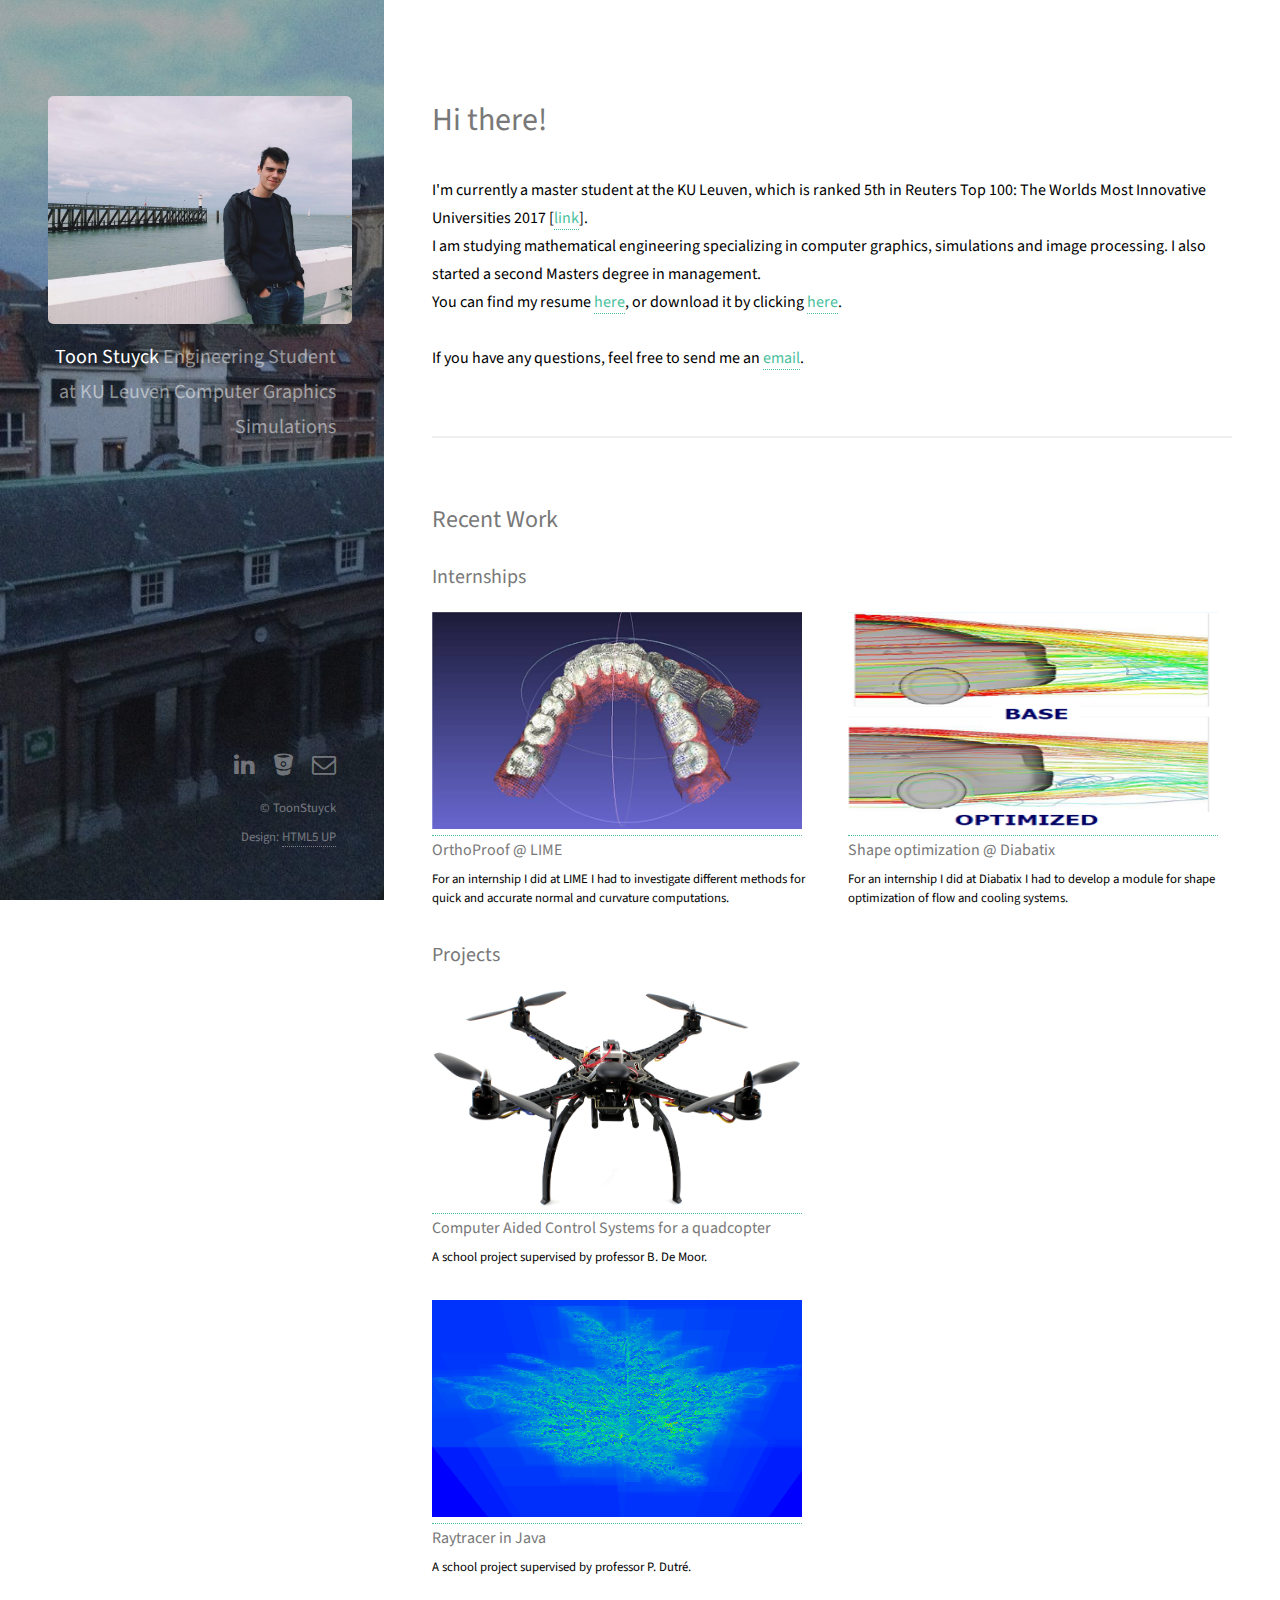
==== index.html @ 62120346 "layout" ====
<!DOCTYPE HTML>
<!--
	Strata by HTML5 UP
	html5up.net | @ajlkn
	Free for personal and commercial use under the CCA 3.0 license (html5up.net/license)
-->
<html>
	<head>
		<title>Toon Stuyck</title>
		<meta charset="utf-8" />
		<meta name="viewport" content="width=device-width, initial-scale=1" />
		<!--[if lte IE 8]><script src="assets/js/ie/html5shiv.js"></script><![endif]-->
		<link rel="stylesheet" href="assets/css/main.css" />
		<!--[if lte IE 8]><link rel="stylesheet" href="assets/css/ie8.css" /><![endif]-->
		<script>
  (function(i,s,o,g,r,a,m){i['GoogleAnalyticsObject']=r;i[r]=i[r]||function(){
  (i[r].q=i[r].q||[]).push(arguments)},i[r].l=1*new Date();a=s.createElement(o),
  m=s.getElementsByTagName(o)[0];a.async=1;a.src=g;m.parentNode.insertBefore(a,m)
  })(window,document,'script','https://www.google-analytics.com/analytics.js','ga');

  ga('create', 'UA-97439242-1', 'auto');
  ga('send', 'pageview');

</script>
	</head>
	
	<body id="top">
		<!-- Header -->
			<header id="header">
				<div class="inner">
					<a href="#" class="image avatar "><img src="images/avatar.jpg" alt="" style="width:304px;height:228px;"/></a>
					<h1><strong>Toon Stuyck</strong> <br />
					Engineering Student at KU Leuven <br />
					Computer Graphics <br />
					Simulations</h1>
				</div>
			</header>

		<!-- Main -->
			<div id="main">

				<!-- One -->
					<section id="one">
						<header class="major">
							<h2>Hi there!</h2>
						</header>
						<p>I'm currently a master student at the KU Leuven, which is ranked 5th in Reuters Top 100: The Worlds Most Innovative Universities 2017 [<a href="http://www.reuters.com/article/us-amers-reuters-ranking-innovative-univ/reuters-top-100-the-worlds-most-innovative-universities-2017-idUSKCN1C209R" target="_blank">link</a>]. <br/>
						I am studying mathematical engineering
						specializing in computer graphics, simulations and image processing. I also started a second Masters degree in management.<br />
						You can find my resume <a href="Resume.pdf" target="_blank">here</a>, or download it by clicking <a href="Resume.pdf" download>here</a>. <br /> <br/>
						If you have any questions, feel free to send me an 
						<A HREF="mailto:toon.stuyck@student.kuleuven.be">email</A>.</p>
					</section>

				<!-- Two -->
					<section id="two">
						<h2>Recent Work</h2>
						<h3>Internships</h3>
						<div class="row">
							<article class="6u 12u$(xsmall) work-item">
								<a href="lime.html" target="_blank"><img src="images/thumbs/LIME.jpg" alt="" style="width:370px;height:217px;"/></a>
								<h3>OrthoProof @ LIME</h3>
								<p>For an internship I did at LIME I had to investigate different methods for quick and accurate normal and curvature computations.</p>
							</article>
							<article class="6u$ 12u$(xsmall) work-item">
								<a href="diabatix.html" target="_blank"><img src="images/thumbs/diabatix.png" alt="" style="width:370px;height:217px;"/></a>
								<h3>Shape optimization @ Diabatix</h3>
								<p>For an internship I did at Diabatix I had to develop a module for shape optimization of flow and cooling systems.</p>
							</article>
						</div>
						<h3>Projects</h3>
						<div>
							<article class="6u$ 12u$(xsmall) work-item">
								<a href="quadcopter.html" target="_blank"><img src="images/thumbs/quadcopter.jpg" alt="" style="width:370px;height:217px;"/></a>
								<h3>Computer Aided Control Systems for a quadcopter</h3>
								<p>A school project supervised by professor B. De Moor.</p>
							</article>
							<article class="6u 12u$(xsmall) work-item">
								<a href="cg.html" target="_blank"><img src="images/thumbs/cg.png" alt="" style="width:370px;height:217px;"/></a>
								<h3>Raytracer in Java</h3>
								<p>A school project supervised by professor P. Dutr&eacute;.</p>
							</article>
						</div>
					</section>

				<!-- Three -->
	<!--				<section id="three">
						<h2>Get In Touch</h2>
						<div class="row">
							<div class="8u 12u$(small)">
								<form method="post" action="#">
									<div class="row uniform 50%">
										<div class="6u 12u$(xsmall)"><input type="text" name="name" id="name" placeholder="Name" /></div>
										<div class="6u$ 12u$(xsmall)"><input type="email" name="email" id="email" placeholder="Email" /></div>
										<div class="12u$"><textarea name="message" id="message" placeholder="Message" rows="4"></textarea></div>
									</div>
								</form>
								<ul class="actions">
									<li><input type="submit" value="Send Message" /></li>
								</ul>
							</div>
							<div class="4u$ 12u$(small)">
								<ul class="labeled-icons">
									<li>
										<h3 class="icon fa-envelope-o"><span class="label">Email</span></h3>
										<a href="#">stuyck.toon@student.kuleuven.be</a>
									</li>
								</ul>
							</div>
						</div>
					</section>

				<!-- Four -->
				<!--
					<section id="four">
						<h2>Elements</h2>

						<section>
							<h4>Text</h4>
							<p>This is <b>bold</b> and this is <strong>strong</strong>. This is <i>italic</i> and this is <em>emphasized</em>.
							This is <sup>superscript</sup> text and this is <sub>subscript</sub> text.
							This is <u>underlined</u> and this is code: <code>for (;;) { ... }</code>. Finally, <a href="#">this is a link</a>.</p>
							<hr />
							<header>
								<h4>Heading with a Subtitle</h4>
								<p>Lorem ipsum dolor sit amet nullam id egestas urna aliquam</p>
							</header>
							<p>Nunc lacinia ante nunc ac lobortis. Interdum adipiscing gravida odio porttitor sem non mi integer non faucibus ornare mi ut ante amet placerat aliquet. Volutpat eu sed ante lacinia sapien lorem accumsan varius montes viverra nibh in adipiscing blandit tempus accumsan.</p>
							<header>
								<h5>Heading with a Subtitle</h5>
								<p>Lorem ipsum dolor sit amet nullam id egestas urna aliquam</p>
							</header>
							<p>Nunc lacinia ante nunc ac lobortis. Interdum adipiscing gravida odio porttitor sem non mi integer non faucibus ornare mi ut ante amet placerat aliquet. Volutpat eu sed ante lacinia sapien lorem accumsan varius montes viverra nibh in adipiscing blandit tempus accumsan.</p>
							<hr />
							<h2>Heading Level 2</h2>
							<h3>Heading Level 3</h3>
							<h4>Heading Level 4</h4>
							<h5>Heading Level 5</h5>
							<h6>Heading Level 6</h6>
							<hr />
							<h5>Blockquote</h5>
							<blockquote>Fringilla nisl. Donec accumsan interdum nisi, quis tincidunt felis sagittis eget tempus euismod. Vestibulum ante ipsum primis in faucibus vestibulum. Blandit adipiscing eu felis iaculis volutpat ac adipiscing accumsan faucibus. Vestibulum ante ipsum primis in faucibus lorem ipsum dolor sit amet nullam adipiscing eu felis.</blockquote>
							<h5>Preformatted</h5>
							<pre><code>i = 0;

while (!deck.isInOrder()) {
print 'Iteration ' + i;
deck.shuffle();
i++;
}

print 'It took ' + i + ' iterations to sort the deck.';</code></pre>
						</section>

						<section>
							<h4>Lists</h4>
							<div class="row">
								<div class="6u 12u$(xsmall)">
									<h5>Unordered</h5>
									<ul>
										<li>Dolor pulvinar etiam magna etiam.</li>
										<li>Sagittis adipiscing lorem eleifend.</li>
										<li>Felis enim feugiat dolore viverra.</li>
									</ul>
									<h5>Alternate</h5>
									<ul class="alt">
										<li>Dolor pulvinar etiam magna etiam.</li>
										<li>Sagittis adipiscing lorem eleifend.</li>
										<li>Felis enim feugiat dolore viverra.</li>
									</ul>
								</div>
								<div class="6u$ 12u$(xsmall)">
									<h5>Ordered</h5>
									<ol>
										<li>Dolor pulvinar etiam magna etiam.</li>
										<li>Etiam vel felis at lorem sed viverra.</li>
										<li>Felis enim feugiat dolore viverra.</li>
										<li>Dolor pulvinar etiam magna etiam.</li>
										<li>Etiam vel felis at lorem sed viverra.</li>
										<li>Felis enim feugiat dolore viverra.</li>
									</ol>
									<h5>Icons</h5>
									<ul class="icons">
										<li><a href="#" class="icon fa-twitter"><span class="label">Twitter</span></a></li>
										<li><a href="#" class="icon fa-facebook"><span class="label">Facebook</span></a></li>
										<li><a href="#" class="icon fa-instagram"><span class="label">Instagram</span></a></li>
										<li><a href="#" class="icon fa-github"><span class="label">Github</span></a></li>
										<li><a href="#" class="icon fa-dribbble"><span class="label">Dribbble</span></a></li>
										<li><a href="#" class="icon fa-tumblr"><span class="label">Tumblr</span></a></li>
									</ul>
								</div>
							</div>
							<h5>Actions</h5>
							<ul class="actions">
								<li><a href="#" class="button special">Default</a></li>
								<li><a href="#" class="button">Default</a></li>
							</ul>
							<ul class="actions small">
								<li><a href="#" class="button special small">Small</a></li>
								<li><a href="#" class="button small">Small</a></li>
							</ul>
							<div class="row">
								<div class="6u 12u$(small)">
									<ul class="actions vertical">
										<li><a href="#" class="button special">Default</a></li>
										<li><a href="#" class="button">Default</a></li>
									</ul>
								</div>
								<div class="6u$ 12u$(small)">
									<ul class="actions vertical small">
										<li><a href="#" class="button special small">Small</a></li>
										<li><a href="#" class="button small">Small</a></li>
									</ul>
								</div>
								<div class="6u 12u$(small)">
									<ul class="actions vertical">
										<li><a href="#" class="button special fit">Default</a></li>
										<li><a href="#" class="button fit">Default</a></li>
									</ul>
								</div>
								<div class="6u$ 12u$(small)">
									<ul class="actions vertical small">
										<li><a href="#" class="button special small fit">Small</a></li>
										<li><a href="#" class="button small fit">Small</a></li>
									</ul>
								</div>
							</div>
						</section>

						<section>
							<h4>Table</h4>
							<h5>Default</h5>
							<div class="table-wrapper">
								<table>
									<thead>
										<tr>
											<th>Name</th>
											<th>Description</th>
											<th>Price</th>
										</tr>
									</thead>
									<tbody>
										<tr>
											<td>Item One</td>
											<td>Ante turpis integer aliquet porttitor.</td>
											<td>29.99</td>
										</tr>
										<tr>
											<td>Item Two</td>
											<td>Vis ac commodo adipiscing arcu aliquet.</td>
											<td>19.99</td>
										</tr>
										<tr>
											<td>Item Three</td>
											<td> Morbi faucibus arcu accumsan lorem.</td>
											<td>29.99</td>
										</tr>
										<tr>
											<td>Item Four</td>
											<td>Vitae integer tempus condimentum.</td>
											<td>19.99</td>
										</tr>
										<tr>
											<td>Item Five</td>
											<td>Ante turpis integer aliquet porttitor.</td>
											<td>29.99</td>
										</tr>
									</tbody>
									<tfoot>
										<tr>
											<td colspan="2"></td>
											<td>100.00</td>
										</tr>
									</tfoot>
								</table>
							</div>

							<h5>Alternate</h5>
							<div class="table-wrapper">
								<table class="alt">
									<thead>
										<tr>
											<th>Name</th>
											<th>Description</th>
											<th>Price</th>
										</tr>
									</thead>
									<tbody>
										<tr>
											<td>Item One</td>
											<td>Ante turpis integer aliquet porttitor.</td>
											<td>29.99</td>
										</tr>
										<tr>
											<td>Item Two</td>
											<td>Vis ac commodo adipiscing arcu aliquet.</td>
											<td>19.99</td>
										</tr>
										<tr>
											<td>Item Three</td>
											<td> Morbi faucibus arcu accumsan lorem.</td>
											<td>29.99</td>
										</tr>
										<tr>
											<td>Item Four</td>
											<td>Vitae integer tempus condimentum.</td>
											<td>19.99</td>
										</tr>
										<tr>
											<td>Item Five</td>
											<td>Ante turpis integer aliquet porttitor.</td>
											<td>29.99</td>
										</tr>
									</tbody>
									<tfoot>
										<tr>
											<td colspan="2"></td>
											<td>100.00</td>
										</tr>
									</tfoot>
								</table>
							</div>
						</section>

						<section>
							<h4>Buttons</h4>
							<ul class="actions">
								<li><a href="#" class="button special">Special</a></li>
								<li><a href="#" class="button">Default</a></li>
							</ul>
							<ul class="actions">
								<li><a href="#" class="button big">Big</a></li>
								<li><a href="#" class="button">Default</a></li>
								<li><a href="#" class="button small">Small</a></li>
							</ul>
							<ul class="actions fit">
								<li><a href="#" class="button special fit">Fit</a></li>
								<li><a href="#" class="button fit">Fit</a></li>
							</ul>
							<ul class="actions fit small">
								<li><a href="#" class="button special fit small">Fit + Small</a></li>
								<li><a href="#" class="button fit small">Fit + Small</a></li>
							</ul>
							<ul class="actions">
								<li><a href="#" class="button special icon fa-download">Icon</a></li>
								<li><a href="#" class="button icon fa-download">Icon</a></li>
							</ul>
							<ul class="actions">
								<li><span class="button special disabled">Special</span></li>
								<li><span class="button disabled">Default</span></li>
							</ul>
						</section>

						<section>
							<h4>Form</h4>
							<form method="post" action="#">
								<div class="row uniform 50%">
									<div class="6u 12u$(xsmall)">
										<input type="text" name="demo-name" id="demo-name" value="" placeholder="Name" />
									</div>
									<div class="6u$ 12u$(xsmall)">
										<input type="email" name="demo-email" id="demo-email" value="" placeholder="Email" />
									</div>
									<div class="12u$">
										<div class="select-wrapper">
											<select name="demo-category" id="demo-category">
												<option value="">- Category -</option>
												<option value="1">Manufacturing</option>
												<option value="1">Shipping</option>
												<option value="1">Administration</option>
												<option value="1">Human Resources</option>
											</select>
										</div>
									</div>
									<div class="4u 12u$(small)">
										<input type="radio" id="demo-priority-low" name="demo-priority" checked>
										<label for="demo-priority-low">Low Priority</label>
									</div>
									<div class="4u 12u$(small)">
										<input type="radio" id="demo-priority-normal" name="demo-priority">
										<label for="demo-priority-normal">Normal Priority</label>
									</div>
									<div class="4u$ 12u(small)">
										<input type="radio" id="demo-priority-high" name="demo-priority">
										<label for="demo-priority-high">High Priority</label>
									</div>
									<div class="6u 12u$(small)">
										<input type="checkbox" id="demo-copy" name="demo-copy">
										<label for="demo-copy">Email me a copy of this message</label>
									</div>
									<div class="6u$ 12u$(small)">
										<input type="checkbox" id="demo-human" name="demo-human" checked>
										<label for="demo-human">I am a human and not a robot</label>
									</div>
									<div class="12u$">
										<textarea name="demo-message" id="demo-message" placeholder="Enter your message" rows="6"></textarea>
									</div>
									<div class="12u$">
										<ul class="actions">
											<li><input type="submit" value="Send Message" class="special" /></li>
											<li><input type="reset" value="Reset" /></li>
										</ul>
									</div>
								</div>
							</form>
						</section>

						<section>
							<h4>Image</h4>
							<h5>Fit</h5>
							<div class="box alt">
								<div class="row 50% uniform">
									<div class="12u$"><span class="image fit"><img src="images/fulls/05.jpg" alt="" /></span></div>
									<div class="4u"><span class="image fit"><img src="images/thumbs/01.jpg" alt="" /></span></div>
									<div class="4u"><span class="image fit"><img src="images/thumbs/02.jpg" alt="" /></span></div>
									<div class="4u$"><span class="image fit"><img src="images/thumbs/03.jpg" alt="" /></span></div>
									<div class="4u"><span class="image fit"><img src="images/thumbs/04.jpg" alt="" /></span></div>
									<div class="4u"><span class="image fit"><img src="images/thumbs/05.jpg" alt="" /></span></div>
									<div class="4u$"><span class="image fit"><img src="images/thumbs/06.jpg" alt="" /></span></div>
									<div class="4u"><span class="image fit"><img src="images/thumbs/03.jpg" alt="" /></span></div>
									<div class="4u"><span class="image fit"><img src="images/thumbs/02.jpg" alt="" /></span></div>
									<div class="4u$"><span class="image fit"><img src="images/thumbs/01.jpg" alt="" /></span></div>
								</div>
							</div>
							<h5>Left &amp; Right</h5>
							<p><span class="image left"><img src="images/avatar.jpg" alt="" /></span>Fringilla nisl. Donec accumsan interdum nisi, quis tincidunt felis sagittis eget. tempus euismod. Vestibulum ante ipsum primis in faucibus vestibulum. Blandit adipiscing eu felis iaculis volutpat ac adipiscing accumsan eu faucibus. Integer ac pellentesque praesent tincidunt felis sagittis eget. tempus euismod. Vestibulum ante ipsum primis in faucibus vestibulum. Blandit adipiscing eu felis iaculis volutpat ac adipiscing accumsan eu faucibus. Integer ac pellentesque praesent. Donec accumsan interdum nisi, quis tincidunt felis sagittis eget. tempus euismod. Vestibulum ante ipsum primis in faucibus vestibulum. Blandit adipiscing eu felis iaculis volutpat ac adipiscing accumsan eu faucibus. Integer ac pellentesque praesent tincidunt felis sagittis eget. tempus euismod. Vestibulum ante ipsum primis in faucibus vestibulum. Blandit adipiscing eu felis iaculis volutpat ac adipiscing accumsan eu faucibus. Integer ac pellentesque praesent.</p>
							<p><span class="image right"><img src="images/avatar.jpg" alt="" /></span>Fringilla nisl. Donec accumsan interdum nisi, quis tincidunt felis sagittis eget. tempus euismod. Vestibulum ante ipsum primis in faucibus vestibulum. Blandit adipiscing eu felis iaculis volutpat ac adipiscing accumsan eu faucibus. Integer ac pellentesque praesent tincidunt felis sagittis eget. tempus euismod. Vestibulum ante ipsum primis in faucibus vestibulum. Blandit adipiscing eu felis iaculis volutpat ac adipiscing accumsan eu faucibus. Integer ac pellentesque praesent. Donec accumsan interdum nisi, quis tincidunt felis sagittis eget. tempus euismod. Vestibulum ante ipsum primis in faucibus vestibulum. Blandit adipiscing eu felis iaculis volutpat ac adipiscing accumsan eu faucibus. Integer ac pellentesque praesent tincidunt felis sagittis eget. tempus euismod. Vestibulum ante ipsum primis in faucibus vestibulum. Blandit adipiscing eu felis iaculis volutpat ac adipiscing accumsan eu faucibus. Integer ac pellentesque praesent.</p>
						</section>

					</section>
				-->

			</div>

		<!-- Footer -->
			<footer id="footer">
				<div class="inner">
					<ul class="icons">
						<li><a href="https://www.linkedin.com/in/toon-stuyck/" class="icon fa-linkedin"><span class="label">LinkedIn</span></a></li>
						<li><a href="#" class="icon fa-bitbucket"><span class="label">Bitbucket</span></a></li>
						<li><a href="mailto:toon.stuyck@student.kuleuven.be" class="icon fa-envelope-o"><span class="label">Email</span></a></li>
					</ul>
					<ul class="copyright">
						<li>&copy; ToonStuyck</li><li>Design: <a href="http://html5up.net">HTML5 UP</a></li>
					</ul>
				</div>
			</footer>

		<!-- Scripts -->
			<script src="assets/js/jquery.min.js"></script>
			<script src="assets/js/jquery.poptrox.min.js"></script>
			<script src="assets/js/skel.min.js"></script>
			<script src="assets/js/util.js"></script>
			<!--[if lte IE 8]><script src="assets/js/ie/respond.min.js"></script><![endif]-->
			<script src="assets/js/main.js"></script>

	</body>
</html>
---- assets/css/main.css ----
@import url("font-awesome.min.css");
@import url("https://fonts.googleapis.com/css?family=Source+Sans+Pro:400,400italic");

/*
	Strata by HTML5 UP
	html5up.net | @ajlkn
	Free for personal and commercial use under the CCA 3.0 license (html5up.net/license)
*/

/* Reset */

	html, body, div, span, applet, object, iframe, h1, h2, h3, h4, h5, h6, p, blockquote, pre, a, abbr, acronym, address, big, cite, code, del, dfn, em, img, ins, kbd, q, s, samp, small, strike, strong, sub, sup, tt, var, b, u, i, center, dl, dt, dd, ol, ul, li, fieldset, form, label, legend, table, caption, tbody, tfoot, thead, tr, th, td, article, aside, canvas, details, embed, figure, figcaption, footer, header, hgroup, menu, nav, output, ruby, section, summary, time, mark, audio, video {
		margin: 0;
		padding: 0;
		border: 0;
		font-size: 100%;
		font: inherit;
		vertical-align: baseline;
	}

	article, aside, details, figcaption, figure, footer, header, hgroup, menu, nav, section {
		display: block;
	}

	body {
		line-height: 1;
	}

	ol, ul {
		list-style: none;
	}

	blockquote, q {
		quotes: none;
	}

	blockquote:before, blockquote:after, q:before, q:after {
		content: '';
		content: none;
	}

	table {
		border-collapse: collapse;
		border-spacing: 0;
	}

	body {
		-webkit-text-size-adjust: none;
	}

/* Box Model */

	*, *:before, *:after {
		-moz-box-sizing: border-box;
		-webkit-box-sizing: border-box;
		box-sizing: border-box;
	}

/* Containers */

	.container {
		margin-left: auto;
		margin-right: auto;
	}

	.container.\31 25\25 {
		width: 100%;
		max-width: 1200px;
		min-width: 960px;
	}

	.container.\37 5\25 {
		width: 720px;
	}

	.container.\35 0\25 {
		width: 480px;
	}

	.container.\32 5\25 {
		width: 240px;
	}

	.container {
		width: 960px;
	}

	@media screen and (max-width: 1800px) {

		.container.\31 25\25 {
			width: 100%;
			max-width: 1200px;
			min-width: 960px;
		}

		.container.\37 5\25 {
			width: 720px;
		}

		.container.\35 0\25 {
			width: 480px;
		}

		.container.\32 5\25 {
			width: 240px;
		}

		.container {
			width: 960px;
		}

	}

	@media screen and (max-width: 1280px) {

		.container.\31 25\25 {
			width: 100%;
			max-width: 1200px;
			min-width: 960px;
		}

		.container.\37 5\25 {
			width: 720px;
		}

		.container.\35 0\25 {
			width: 480px;
		}

		.container.\32 5\25 {
			width: 240px;
		}

		.container {
			width: 960px;
		}

	}

	@media screen and (max-width: 980px) {

		.container.\31 25\25 {
			width: 100%;
			max-width: 1200px;
			min-width: 960px;
		}

		.container.\37 5\25 {
			width: 720px;
		}

		.container.\35 0\25 {
			width: 480px;
		}

		.container.\32 5\25 {
			width: 240px;
		}

		.container {
			width: 960px;
		}

	}

	@media screen and (max-width: 736px) {

		.container.\31 25\25 {
			width: 100%;
			max-width: 1200px;
			min-width: 960px;
		}

		.container.\37 5\25 {
			width: 720px;
		}

		.container.\35 0\25 {
			width: 480px;
		}

		.container.\32 5\25 {
			width: 240px;
		}

		.container {
			width: 960px;
		}

	}

	@media screen and (max-width: 480px) {

		.container.\31 25\25 {
			width: 100%;
			max-width: 1200px;
			min-width: 960px;
		}

		.container.\37 5\25 {
			width: 720px;
		}

		.container.\35 0\25 {
			width: 480px;
		}

		.container.\32 5\25 {
			width: 240px;
		}

		.container {
			width: 960px;
		}

	}

/* Grid */

	.row {
		border-bottom: solid 1px transparent;
		-moz-box-sizing: border-box;
		-webkit-box-sizing: border-box;
		box-sizing: border-box;
	}

	.row > * {
		float: left;
		-moz-box-sizing: border-box;
		-webkit-box-sizing: border-box;
		box-sizing: border-box;
	}

	.row:after, .row:before {
		content: '';
		display: block;
		clear: both;
		height: 0;
	}

	.row.uniform > * > :first-child {
		margin-top: 0;
	}

	.row.uniform > * > :last-child {
		margin-bottom: 0;
	}

	.row.\30 \25 > * {
		padding: 0 0 0 0em;
	}

	.row.\30 \25 {
		margin: 0 0 -1px 0em;
	}

	.row.uniform.\30 \25 > * {
		padding: 0em 0 0 0em;
	}

	.row.uniform.\30 \25 {
		margin: 0em 0 -1px 0em;
	}

	.row > * {
		padding: 0 0 0 2.5em;
	}

	.row {
		margin: 0 0 -1px -2.5em;
	}

	.row.uniform > * {
		padding: 2.5em 0 0 2.5em;
	}

	.row.uniform {
		margin: -2.5em 0 -1px -2.5em;
	}

	.row.\32 00\25 > * {
		padding: 0 0 0 5em;
	}

	.row.\32 00\25 {
		margin: 0 0 -1px -5em;
	}

	.row.uniform.\32 00\25 > * {
		padding: 5em 0 0 5em;
	}

	.row.uniform.\32 00\25 {
		margin: -5em 0 -1px -5em;
	}

	.row.\31 50\25 > * {
		padding: 0 0 0 3.75em;
	}

	.row.\31 50\25 {
		margin: 0 0 -1px -3.75em;
	}

	.row.uniform.\31 50\25 > * {
		padding: 3.75em 0 0 3.75em;
	}

	.row.uniform.\31 50\25 {
		margin: -3.75em 0 -1px -3.75em;
	}

	.row.\35 0\25 > * {
		padding: 0 0 0 1.25em;
	}

	.row.\35 0\25 {
		margin: 0 0 -1px -1.25em;
	}

	.row.uniform.\35 0\25 > * {
		padding: 1.25em 0 0 1.25em;
	}

	.row.uniform.\35 0\25 {
		margin: -1.25em 0 -1px -1.25em;
	}

	.row.\32 5\25 > * {
		padding: 0 0 0 0.625em;
	}

	.row.\32 5\25 {
		margin: 0 0 -1px -0.625em;
	}

	.row.uniform.\32 5\25 > * {
		padding: 0.625em 0 0 0.625em;
	}

	.row.uniform.\32 5\25 {
		margin: -0.625em 0 -1px -0.625em;
	}

	.\31 2u, .\31 2u\24 {
		width: 100%;
		clear: none;
		margin-left: 0;
	}

	.\31 1u, .\31 1u\24 {
		width: 91.6666666667%;
		clear: none;
		margin-left: 0;
	}

	.\31 0u, .\31 0u\24 {
		width: 83.3333333333%;
		clear: none;
		margin-left: 0;
	}

	.\39 u, .\39 u\24 {
		width: 75%;
		clear: none;
		margin-left: 0;
	}

	.\38 u, .\38 u\24 {
		width: 66.6666666667%;
		clear: none;
		margin-left: 0;
	}

	.\37 u, .\37 u\24 {
		width: 58.3333333333%;
		clear: none;
		margin-left: 0;
	}

	.\36 u, .\36 u\24 {
		width: 50%;
		clear: none;
		margin-left: 0;
	}

	.\35 u, .\35 u\24 {
		width: 41.6666666667%;
		clear: none;
		margin-left: 0;
	}

	.\34 u, .\34 u\24 {
		width: 33.3333333333%;
		clear: none;
		margin-left: 0;
	}

	.\33 u, .\33 u\24 {
		width: 25%;
		clear: none;
		margin-left: 0;
	}

	.\32 u, .\32 u\24 {
		width: 16.6666666667%;
		clear: none;
		margin-left: 0;
	}

	.\31 u, .\31 u\24 {
		width: 8.3333333333%;
		clear: none;
		margin-left: 0;
	}

	.\31 2u\24 + *,
	.\31 1u\24 + *,
	.\31 0u\24 + *,
	.\39 u\24 + *,
	.\38 u\24 + *,
	.\37 u\24 + *,
	.\36 u\24 + *,
	.\35 u\24 + *,
	.\34 u\24 + *,
	.\33 u\24 + *,
	.\32 u\24 + *,
	.\31 u\24 + * {
		clear: left;
	}

	.\-11u {
		margin-left: 91.66667%;
	}

	.\-10u {
		margin-left: 83.33333%;
	}

	.\-9u {
		margin-left: 75%;
	}

	.\-8u {
		margin-left: 66.66667%;
	}

	.\-7u {
		margin-left: 58.33333%;
	}

	.\-6u {
		margin-left: 50%;
	}

	.\-5u {
		margin-left: 41.66667%;
	}

	.\-4u {
		margin-left: 33.33333%;
	}

	.\-3u {
		margin-left: 25%;
	}

	.\-2u {
		margin-left: 16.66667%;
	}

	.\-1u {
		margin-left: 8.33333%;
	}

	@media screen and (max-width: 1800px) {

		.row > * {
			padding: 0 0 0 2.5em;
		}

		.row {
			margin: 0 0 -1px -2.5em;
		}

		.row.uniform > * {
			padding: 2.5em 0 0 2.5em;
		}

		.row.uniform {
			margin: -2.5em 0 -1px -2.5em;
		}

		.row.\32 00\25 > * {
			padding: 0 0 0 5em;
		}

		.row.\32 00\25 {
			margin: 0 0 -1px -5em;
		}

		.row.uniform.\32 00\25 > * {
			padding: 5em 0 0 5em;
		}

		.row.uniform.\32 00\25 {
			margin: -5em 0 -1px -5em;
		}

		.row.\31 50\25 > * {
			padding: 0 0 0 3.75em;
		}

		.row.\31 50\25 {
			margin: 0 0 -1px -3.75em;
		}

		.row.uniform.\31 50\25 > * {
			padding: 3.75em 0 0 3.75em;
		}

		.row.uniform.\31 50\25 {
			margin: -3.75em 0 -1px -3.75em;
		}

		.row.\35 0\25 > * {
			padding: 0 0 0 1.25em;
		}

		.row.\35 0\25 {
			margin: 0 0 -1px -1.25em;
		}

		.row.uniform.\35 0\25 > * {
			padding: 1.25em 0 0 1.25em;
		}

		.row.uniform.\35 0\25 {
			margin: -1.25em 0 -1px -1.25em;
		}

		.row.\32 5\25 > * {
			padding: 0 0 0 0.625em;
		}

		.row.\32 5\25 {
			margin: 0 0 -1px -0.625em;
		}

		.row.uniform.\32 5\25 > * {
			padding: 0.625em 0 0 0.625em;
		}

		.row.uniform.\32 5\25 {
			margin: -0.625em 0 -1px -0.625em;
		}

		.\31 2u\28xlarge\29, .\31 2u\24\28xlarge\29 {
			width: 100%;
			clear: none;
			margin-left: 0;
		}

		.\31 1u\28xlarge\29, .\31 1u\24\28xlarge\29 {
			width: 91.6666666667%;
			clear: none;
			margin-left: 0;
		}

		.\31 0u\28xlarge\29, .\31 0u\24\28xlarge\29 {
			width: 83.3333333333%;
			clear: none;
			margin-left: 0;
		}

		.\39 u\28xlarge\29, .\39 u\24\28xlarge\29 {
			width: 75%;
			clear: none;
			margin-left: 0;
		}

		.\38 u\28xlarge\29, .\38 u\24\28xlarge\29 {
			width: 66.6666666667%;
			clear: none;
			margin-left: 0;
		}

		.\37 u\28xlarge\29, .\37 u\24\28xlarge\29 {
			width: 58.3333333333%;
			clear: none;
			margin-left: 0;
		}

		.\36 u\28xlarge\29, .\36 u\24\28xlarge\29 {
			width: 50%;
			clear: none;
			margin-left: 0;
		}

		.\35 u\28xlarge\29, .\35 u\24\28xlarge\29 {
			width: 41.6666666667%;
			clear: none;
			margin-left: 0;
		}

		.\34 u\28xlarge\29, .\34 u\24\28xlarge\29 {
			width: 33.3333333333%;
			clear: none;
			margin-left: 0;
		}

		.\33 u\28xlarge\29, .\33 u\24\28xlarge\29 {
			width: 25%;
			clear: none;
			margin-left: 0;
		}

		.\32 u\28xlarge\29, .\32 u\24\28xlarge\29 {
			width: 16.6666666667%;
			clear: none;
			margin-left: 0;
		}

		.\31 u\28xlarge\29, .\31 u\24\28xlarge\29 {
			width: 8.3333333333%;
			clear: none;
			margin-left: 0;
		}

		.\31 2u\24\28xlarge\29 + *,
		.\31 1u\24\28xlarge\29 + *,
		.\31 0u\24\28xlarge\29 + *,
		.\39 u\24\28xlarge\29 + *,
		.\38 u\24\28xlarge\29 + *,
		.\37 u\24\28xlarge\29 + *,
		.\36 u\24\28xlarge\29 + *,
		.\35 u\24\28xlarge\29 + *,
		.\34 u\24\28xlarge\29 + *,
		.\33 u\24\28xlarge\29 + *,
		.\32 u\24\28xlarge\29 + *,
		.\31 u\24\28xlarge\29 + * {
			clear: left;
		}

		.\-11u\28xlarge\29 {
			margin-left: 91.66667%;
		}

		.\-10u\28xlarge\29 {
			margin-left: 83.33333%;
		}

		.\-9u\28xlarge\29 {
			margin-left: 75%;
		}

		.\-8u\28xlarge\29 {
			margin-left: 66.66667%;
		}

		.\-7u\28xlarge\29 {
			margin-left: 58.33333%;
		}

		.\-6u\28xlarge\29 {
			margin-left: 50%;
		}

		.\-5u\28xlarge\29 {
			margin-left: 41.66667%;
		}

		.\-4u\28xlarge\29 {
			margin-left: 33.33333%;
		}

		.\-3u\28xlarge\29 {
			margin-left: 25%;
		}

		.\-2u\28xlarge\29 {
			margin-left: 16.66667%;
		}

		.\-1u\28xlarge\29 {
			margin-left: 8.33333%;
		}

	}

	@media screen and (max-width: 1280px) {

		.row > * {
			padding: 0 0 0 2em;
		}

		.row {
			margin: 0 0 -1px -2em;
		}

		.row.uniform > * {
			padding: 2em 0 0 2em;
		}

		.row.uniform {
			margin: -2em 0 -1px -2em;
		}

		.row.\32 00\25 > * {
			padding: 0 0 0 4em;
		}

		.row.\32 00\25 {
			margin: 0 0 -1px -4em;
		}

		.row.uniform.\32 00\25 > * {
			padding: 4em 0 0 4em;
		}

		.row.uniform.\32 00\25 {
			margin: -4em 0 -1px -4em;
		}

		.row.\31 50\25 > * {
			padding: 0 0 0 3em;
		}

		.row.\31 50\25 {
			margin: 0 0 -1px -3em;
		}

		.row.uniform.\31 50\25 > * {
			padding: 3em 0 0 3em;
		}

		.row.uniform.\31 50\25 {
			margin: -3em 0 -1px -3em;
		}

		.row.\35 0\25 > * {
			padding: 0 0 0 1em;
		}

		.row.\35 0\25 {
			margin: 0 0 -1px -1em;
		}

		.row.uniform.\35 0\25 > * {
			padding: 1em 0 0 1em;
		}

		.row.uniform.\35 0\25 {
			margin: -1em 0 -1px -1em;
		}

		.row.\32 5\25 > * {
			padding: 0 0 0 0.5em;
		}

		.row.\32 5\25 {
			margin: 0 0 -1px -0.5em;
		}

		.row.uniform.\32 5\25 > * {
			padding: 0.5em 0 0 0.5em;
		}

		.row.uniform.\32 5\25 {
			margin: -0.5em 0 -1px -0.5em;
		}

		.\31 2u\28large\29, .\31 2u\24\28large\29 {
			width: 100%;
			clear: none;
			margin-left: 0;
		}

		.\31 1u\28large\29, .\31 1u\24\28large\29 {
			width: 91.6666666667%;
			clear: none;
			margin-left: 0;
		}

		.\31 0u\28large\29, .\31 0u\24\28large\29 {
			width: 83.3333333333%;
			clear: none;
			margin-left: 0;
		}

		.\39 u\28large\29, .\39 u\24\28large\29 {
			width: 75%;
			clear: none;
			margin-left: 0;
		}

		.\38 u\28large\29, .\38 u\24\28large\29 {
			width: 66.6666666667%;
			clear: none;
			margin-left: 0;
		}

		.\37 u\28large\29, .\37 u\24\28large\29 {
			width: 58.3333333333%;
			clear: none;
			margin-left: 0;
		}

		.\36 u\28large\29, .\36 u\24\28large\29 {
			width: 50%;
			clear: none;
			margin-left: 0;
		}

		.\35 u\28large\29, .\35 u\24\28large\29 {
			width: 41.6666666667%;
			clear: none;
			margin-left: 0;
		}

		.\34 u\28large\29, .\34 u\24\28large\29 {
			width: 33.3333333333%;
			clear: none;
			margin-left: 0;
		}

		.\33 u\28large\29, .\33 u\24\28large\29 {
			width: 25%;
			clear: none;
			margin-left: 0;
		}

		.\32 u\28large\29, .\32 u\24\28large\29 {
			width: 16.6666666667%;
			clear: none;
			margin-left: 0;
		}

		.\31 u\28large\29, .\31 u\24\28large\29 {
			width: 8.3333333333%;
			clear: none;
			margin-left: 0;
		}

		.\31 2u\24\28large\29 + *,
		.\31 1u\24\28large\29 + *,
		.\31 0u\24\28large\29 + *,
		.\39 u\24\28large\29 + *,
		.\38 u\24\28large\29 + *,
		.\37 u\24\28large\29 + *,
		.\36 u\24\28large\29 + *,
		.\35 u\24\28large\29 + *,
		.\34 u\24\28large\29 + *,
		.\33 u\24\28large\29 + *,
		.\32 u\24\28large\29 + *,
		.\31 u\24\28large\29 + * {
			clear: left;
		}

		.\-11u\28large\29 {
			margin-left: 91.66667%;
		}

		.\-10u\28large\29 {
			margin-left: 83.33333%;
		}

		.\-9u\28large\29 {
			margin-left: 75%;
		}

		.\-8u\28large\29 {
			margin-left: 66.66667%;
		}

		.\-7u\28large\29 {
			margin-left: 58.33333%;
		}

		.\-6u\28large\29 {
			margin-left: 50%;
		}

		.\-5u\28large\29 {
			margin-left: 41.66667%;
		}

		.\-4u\28large\29 {
			margin-left: 33.33333%;
		}

		.\-3u\28large\29 {
			margin-left: 25%;
		}

		.\-2u\28large\29 {
			margin-left: 16.66667%;
		}

		.\-1u\28large\29 {
			margin-left: 8.33333%;
		}

	}

	@media screen and (max-width: 980px) {

		.row > * {
			padding: 0 0 0 2em;
		}

		.row {
			margin: 0 0 -1px -2em;
		}

		.row.uniform > * {
			padding: 2em 0 0 2em;
		}

		.row.uniform {
			margin: -2em 0 -1px -2em;
		}

		.row.\32 00\25 > * {
			padding: 0 0 0 4em;
		}

		.row.\32 00\25 {
			margin: 0 0 -1px -4em;
		}

		.row.uniform.\32 00\25 > * {
			padding: 4em 0 0 4em;
		}

		.row.uniform.\32 00\25 {
			margin: -4em 0 -1px -4em;
		}

		.row.\31 50\25 > * {
			padding: 0 0 0 3em;
		}

		.row.\31 50\25 {
			margin: 0 0 -1px -3em;
		}

		.row.uniform.\31 50\25 > * {
			padding: 3em 0 0 3em;
		}

		.row.uniform.\31 50\25 {
			margin: -3em 0 -1px -3em;
		}

		.row.\35 0\25 > * {
			padding: 0 0 0 1em;
		}

		.row.\35 0\25 {
			margin: 0 0 -1px -1em;
		}

		.row.uniform.\35 0\25 > * {
			padding: 1em 0 0 1em;
		}

		.row.uniform.\35 0\25 {
			margin: -1em 0 -1px -1em;
		}

		.row.\32 5\25 > * {
			padding: 0 0 0 0.5em;
		}

		.row.\32 5\25 {
			margin: 0 0 -1px -0.5em;
		}

		.row.uniform.\32 5\25 > * {
			padding: 0.5em 0 0 0.5em;
		}

		.row.uniform.\32 5\25 {
			margin: -0.5em 0 -1px -0.5em;
		}

		.\31 2u\28medium\29, .\31 2u\24\28medium\29 {
			width: 100%;
			clear: none;
			margin-left: 0;
		}

		.\31 1u\28medium\29, .\31 1u\24\28medium\29 {
			width: 91.6666666667%;
			clear: none;
			margin-left: 0;
		}

		.\31 0u\28medium\29, .\31 0u\24\28medium\29 {
			width: 83.3333333333%;
			clear: none;
			margin-left: 0;
		}

		.\39 u\28medium\29, .\39 u\24\28medium\29 {
			width: 75%;
			clear: none;
			margin-left: 0;
		}

		.\38 u\28medium\29, .\38 u\24\28medium\29 {
			width: 66.6666666667%;
			clear: none;
			margin-left: 0;
		}

		.\37 u\28medium\29, .\37 u\24\28medium\29 {
			width: 58.3333333333%;
			clear: none;
			margin-left: 0;
		}

		.\36 u\28medium\29, .\36 u\24\28medium\29 {
			width: 50%;
			clear: none;
			margin-left: 0;
		}

		.\35 u\28medium\29, .\35 u\24\28medium\29 {
			width: 41.6666666667%;
			clear: none;
			margin-left: 0;
		}

		.\34 u\28medium\29, .\34 u\24\28medium\29 {
			width: 33.3333333333%;
			clear: none;
			margin-left: 0;
		}

		.\33 u\28medium\29, .\33 u\24\28medium\29 {
			width: 25%;
			clear: none;
			margin-left: 0;
		}

		.\32 u\28medium\29, .\32 u\24\28medium\29 {
			width: 16.6666666667%;
			clear: none;
			margin-left: 0;
		}

		.\31 u\28medium\29, .\31 u\24\28medium\29 {
			width: 8.3333333333%;
			clear: none;
			margin-left: 0;
		}

		.\31 2u\24\28medium\29 + *,
		.\31 1u\24\28medium\29 + *,
		.\31 0u\24\28medium\29 + *,
		.\39 u\24\28medium\29 + *,
		.\38 u\24\28medium\29 + *,
		.\37 u\24\28medium\29 + *,
		.\36 u\24\28medium\29 + *,
		.\35 u\24\28medium\29 + *,
		.\34 u\24\28medium\29 + *,
		.\33 u\24\28medium\29 + *,
		.\32 u\24\28medium\29 + *,
		.\31 u\24\28medium\29 + * {
			clear: left;
		}

		.\-11u\28medium\29 {
			margin-left: 91.66667%;
		}

		.\-10u\28medium\29 {
			margin-left: 83.33333%;
		}

		.\-9u\28medium\29 {
			margin-left: 75%;
		}

		.\-8u\28medium\29 {
			margin-left: 66.66667%;
		}

		.\-7u\28medium\29 {
			margin-left: 58.33333%;
		}

		.\-6u\28medium\29 {
			margin-left: 50%;
		}

		.\-5u\28medium\29 {
			margin-left: 41.66667%;
		}

		.\-4u\28medium\29 {
			margin-left: 33.33333%;
		}

		.\-3u\28medium\29 {
			margin-left: 25%;
		}

		.\-2u\28medium\29 {
			margin-left: 16.66667%;
		}

		.\-1u\28medium\29 {
			margin-left: 8.33333%;
		}

	}

	@media screen and (max-width: 736px) {

		.row > * {
			padding: 0 0 0 1.5em;
		}

		.row {
			margin: 0 0 -1px -1.5em;
		}

		.row.uniform > * {
			padding: 1.5em 0 0 1.5em;
		}

		.row.uniform {
			margin: -1.5em 0 -1px -1.5em;
		}

		.row.\32 00\25 > * {
			padding: 0 0 0 3em;
		}

		.row.\32 00\25 {
			margin: 0 0 -1px -3em;
		}

		.row.uniform.\32 00\25 > * {
			padding: 3em 0 0 3em;
		}

		.row.uniform.\32 00\25 {
			margin: -3em 0 -1px -3em;
		}

		.row.\31 50\25 > * {
			padding: 0 0 0 2.25em;
		}

		.row.\31 50\25 {
			margin: 0 0 -1px -2.25em;
		}

		.row.uniform.\31 50\25 > * {
			padding: 2.25em 0 0 2.25em;
		}

		.row.uniform.\31 50\25 {
			margin: -2.25em 0 -1px -2.25em;
		}

		.row.\35 0\25 > * {
			padding: 0 0 0 0.75em;
		}

		.row.\35 0\25 {
			margin: 0 0 -1px -0.75em;
		}

		.row.uniform.\35 0\25 > * {
			padding: 0.75em 0 0 0.75em;
		}

		.row.uniform.\35 0\25 {
			margin: -0.75em 0 -1px -0.75em;
		}

		.row.\32 5\25 > * {
			padding: 0 0 0 0.375em;
		}

		.row.\32 5\25 {
			margin: 0 0 -1px -0.375em;
		}

		.row.uniform.\32 5\25 > * {
			padding: 0.375em 0 0 0.375em;
		}

		.row.uniform.\32 5\25 {
			margin: -0.375em 0 -1px -0.375em;
		}

		.\31 2u\28small\29, .\31 2u\24\28small\29 {
			width: 100%;
			clear: none;
			margin-left: 0;
		}

		.\31 1u\28small\29, .\31 1u\24\28small\29 {
			width: 91.6666666667%;
			clear: none;
			margin-left: 0;
		}

		.\31 0u\28small\29, .\31 0u\24\28small\29 {
			width: 83.3333333333%;
			clear: none;
			margin-left: 0;
		}

		.\39 u\28small\29, .\39 u\24\28small\29 {
			width: 75%;
			clear: none;
			margin-left: 0;
		}

		.\38 u\28small\29, .\38 u\24\28small\29 {
			width: 66.6666666667%;
			clear: none;
			margin-left: 0;
		}

		.\37 u\28small\29, .\37 u\24\28small\29 {
			width: 58.3333333333%;
			clear: none;
			margin-left: 0;
		}

		.\36 u\28small\29, .\36 u\24\28small\29 {
			width: 50%;
			clear: none;
			margin-left: 0;
		}

		.\35 u\28small\29, .\35 u\24\28small\29 {
			width: 41.6666666667%;
			clear: none;
			margin-left: 0;
		}

		.\34 u\28small\29, .\34 u\24\28small\29 {
			width: 33.3333333333%;
			clear: none;
			margin-left: 0;
		}

		.\33 u\28small\29, .\33 u\24\28small\29 {
			width: 25%;
			clear: none;
			margin-left: 0;
		}

		.\32 u\28small\29, .\32 u\24\28small\29 {
			width: 16.6666666667%;
			clear: none;
			margin-left: 0;
		}

		.\31 u\28small\29, .\31 u\24\28small\29 {
			width: 8.3333333333%;
			clear: none;
			margin-left: 0;
		}

		.\31 2u\24\28small\29 + *,
		.\31 1u\24\28small\29 + *,
		.\31 0u\24\28small\29 + *,
		.\39 u\24\28small\29 + *,
		.\38 u\24\28small\29 + *,
		.\37 u\24\28small\29 + *,
		.\36 u\24\28small\29 + *,
		.\35 u\24\28small\29 + *,
		.\34 u\24\28small\29 + *,
		.\33 u\24\28small\29 + *,
		.\32 u\24\28small\29 + *,
		.\31 u\24\28small\29 + * {
			clear: left;
		}

		.\-11u\28small\29 {
			margin-left: 91.66667%;
		}

		.\-10u\28small\29 {
			margin-left: 83.33333%;
		}

		.\-9u\28small\29 {
			margin-left: 75%;
		}

		.\-8u\28small\29 {
			margin-left: 66.66667%;
		}

		.\-7u\28small\29 {
			margin-left: 58.33333%;
		}

		.\-6u\28small\29 {
			margin-left: 50%;
		}

		.\-5u\28small\29 {
			margin-left: 41.66667%;
		}

		.\-4u\28small\29 {
			margin-left: 33.33333%;
		}

		.\-3u\28small\29 {
			margin-left: 25%;
		}

		.\-2u\28small\29 {
			margin-left: 16.66667%;
		}

		.\-1u\28small\29 {
			margin-left: 8.33333%;
		}

	}

	@media screen and (max-width: 480px) {

		.row > * {
			padding: 0 0 0 1.5em;
		}

		.row {
			margin: 0 0 -1px -1.5em;
		}

		.row.uniform > * {
			padding: 1.5em 0 0 1.5em;
		}

		.row.uniform {
			margin: -1.5em 0 -1px -1.5em;
		}

		.row.\32 00\25 > * {
			padding: 0 0 0 3em;
		}

		.row.\32 00\25 {
			margin: 0 0 -1px -3em;
		}

		.row.uniform.\32 00\25 > * {
			padding: 3em 0 0 3em;
		}

		.row.uniform.\32 00\25 {
			margin: -3em 0 -1px -3em;
		}

		.row.\31 50\25 > * {
			padding: 0 0 0 2.25em;
		}

		.row.\31 50\25 {
			margin: 0 0 -1px -2.25em;
		}

		.row.uniform.\31 50\25 > * {
			padding: 2.25em 0 0 2.25em;
		}

		.row.uniform.\31 50\25 {
			margin: -2.25em 0 -1px -2.25em;
		}

		.row.\35 0\25 > * {
			padding: 0 0 0 0.75em;
		}

		.row.\35 0\25 {
			margin: 0 0 -1px -0.75em;
		}

		.row.uniform.\35 0\25 > * {
			padding: 0.75em 0 0 0.75em;
		}

		.row.uniform.\35 0\25 {
			margin: -0.75em 0 -1px -0.75em;
		}

		.row.\32 5\25 > * {
			padding: 0 0 0 0.375em;
		}

		.row.\32 5\25 {
			margin: 0 0 -1px -0.375em;
		}

		.row.uniform.\32 5\25 > * {
			padding: 0.375em 0 0 0.375em;
		}

		.row.uniform.\32 5\25 {
			margin: -0.375em 0 -1px -0.375em;
		}

		.\31 2u\28xsmall\29, .\31 2u\24\28xsmall\29 {
			width: 100%;
			clear: none;
			margin-left: 0;
		}

		.\31 1u\28xsmall\29, .\31 1u\24\28xsmall\29 {
			width: 91.6666666667%;
			clear: none;
			margin-left: 0;
		}

		.\31 0u\28xsmall\29, .\31 0u\24\28xsmall\29 {
			width: 83.3333333333%;
			clear: none;
			margin-left: 0;
		}

		.\39 u\28xsmall\29, .\39 u\24\28xsmall\29 {
			width: 75%;
			clear: none;
			margin-left: 0;
		}

		.\38 u\28xsmall\29, .\38 u\24\28xsmall\29 {
			width: 66.6666666667%;
			clear: none;
			margin-left: 0;
		}

		.\37 u\28xsmall\29, .\37 u\24\28xsmall\29 {
			width: 58.3333333333%;
			clear: none;
			margin-left: 0;
		}

		.\36 u\28xsmall\29, .\36 u\24\28xsmall\29 {
			width: 50%;
			clear: none;
			margin-left: 0;
		}

		.\35 u\28xsmall\29, .\35 u\24\28xsmall\29 {
			width: 41.6666666667%;
			clear: none;
			margin-left: 0;
		}

		.\34 u\28xsmall\29, .\34 u\24\28xsmall\29 {
			width: 33.3333333333%;
			clear: none;
			margin-left: 0;
		}

		.\33 u\28xsmall\29, .\33 u\24\28xsmall\29 {
			width: 25%;
			clear: none;
			margin-left: 0;
		}

		.\32 u\28xsmall\29, .\32 u\24\28xsmall\29 {
			width: 16.6666666667%;
			clear: none;
			margin-left: 0;
		}

		.\31 u\28xsmall\29, .\31 u\24\28xsmall\29 {
			width: 8.3333333333%;
			clear: none;
			margin-left: 0;
		}

		.\31 2u\24\28xsmall\29 + *,
		.\31 1u\24\28xsmall\29 + *,
		.\31 0u\24\28xsmall\29 + *,
		.\39 u\24\28xsmall\29 + *,
		.\38 u\24\28xsmall\29 + *,
		.\37 u\24\28xsmall\29 + *,
		.\36 u\24\28xsmall\29 + *,
		.\35 u\24\28xsmall\29 + *,
		.\34 u\24\28xsmall\29 + *,
		.\33 u\24\28xsmall\29 + *,
		.\32 u\24\28xsmall\29 + *,
		.\31 u\24\28xsmall\29 + * {
			clear: left;
		}

		.\-11u\28xsmall\29 {
			margin-left: 91.66667%;
		}

		.\-10u\28xsmall\29 {
			margin-left: 83.33333%;
		}

		.\-9u\28xsmall\29 {
			margin-left: 75%;
		}

		.\-8u\28xsmall\29 {
			margin-left: 66.66667%;
		}

		.\-7u\28xsmall\29 {
			margin-left: 58.33333%;
		}

		.\-6u\28xsmall\29 {
			margin-left: 50%;
		}

		.\-5u\28xsmall\29 {
			margin-left: 41.66667%;
		}

		.\-4u\28xsmall\29 {
			margin-left: 33.33333%;
		}

		.\-3u\28xsmall\29 {
			margin-left: 25%;
		}

		.\-2u\28xsmall\29 {
			margin-left: 16.66667%;
		}

		.\-1u\28xsmall\29 {
			margin-left: 8.33333%;
		}

	}

/* Basic */

	body {
		background: #fff;
	}

		body.is-loading *, body.is-loading *:before, body.is-loading *:after {
			-moz-animation: none !important;
			-webkit-animation: none !important;
			-ms-animation: none !important;
			animation: none !important;
			-moz-transition: none !important;
			-webkit-transition: none !important;
			-ms-transition: none !important;
			transition: none !important;
		}

	body, input, select, textarea {
		color: black;
		font-family: "Source Sans Pro", Helvetica, sans-serif;
		font-size: 16pt;
		font-weight: 400;
		line-height: 1.75em;
	}

	a {
		-moz-transition: color 0.2s ease-in-out, border-color 0.2s ease-in-out;
		-webkit-transition: color 0.2s ease-in-out, border-color 0.2s ease-in-out;
		-ms-transition: color 0.2s ease-in-out, border-color 0.2s ease-in-out;
		transition: color 0.2s ease-in-out, border-color 0.2s ease-in-out;
		border-bottom: dotted 1px;
		color: #49bf9d;
		text-decoration: none;
	}

		a:hover {
			border-bottom-color: transparent;
			color: #49bf9d !important;
			text-decoration: none;
		}

	strong, b {
		color: #787878;
		font-weight: 400;
	}

	em, i {
		font-style: italic;
	}

	p {
		margin: 0 0 2em 0;
	}

	h1, h2, h3, h4, h5, h6 {
		color: #787878;
		font-weight: 400;
		line-height: 1em;
		margin: 0 0 1em 0;
	}

		h1 a, h2 a, h3 a, h4 a, h5 a, h6 a {
			color: inherit;
			text-decoration: none;
		}

	h1 {
		font-size: 2em;
		line-height: 1.5em;
	}

	h2 {
		font-size: 1.5em;
		line-height: 1.5em;
	}

	h3 {
		font-size: 1.25em;
		line-height: 1.5em;
	}

	h4 {
		font-size: 1.1em;
		line-height: 1.5em;
	}

	h5 {
		font-size: 0.9em;
		line-height: 1.5em;
	}

	h6 {
		font-size: 0.7em;
		line-height: 1.5em;
	}

	sub {
		font-size: 0.8em;
		position: relative;
		top: 0.5em;
	}

	sup {
		font-size: 0.8em;
		position: relative;
		top: -0.5em;
	}

	hr {
		border: 0;
		border-bottom: solid 2px #efefef;
		margin: 2em 0;
	}

		hr.major {
			margin: 3em 0;
		}

	blockquote {
		border-left: solid 6px #efefef;
		font-style: italic;
		margin: 0 0 2em 0;
		padding: 0.5em 0 0.5em 1.5em;
	}

	code {
		background: #f7f7f7;
		border-radius: 0.35em;
		border: solid 2px #efefef;
		font-family: "Courier New", monospace;
		font-size: 0.9em;
		margin: 0 0.25em;
		padding: 0.25em 0.65em;
	}

	pre {
		-webkit-overflow-scrolling: touch;
		font-family: "Courier New", monospace;
		font-size: 0.9em;
		margin: 0 0 2em 0;
	}

		pre code {
			display: block;
			line-height: 1.75em;
			padding: 1em 1.5em;
			overflow-x: auto;
		}

	.align-left {
		text-align: left;
	}

	.align-center {
		text-align: center;
	}

	.align-right {
		text-align: right;
	}

/* Section/Article */

	section.special, article.special {
		text-align: center;
	}

	header p {
		color: #b2b2b2;
		position: relative;
		margin: 0 0 1.5em 0;
	}

	header h2 + p {
		font-size: 1.25em;
		margin-top: -1em;
		line-height: 1.5em;
	}

	header h3 + p {
		font-size: 1.1em;
		margin-top: -0.8em;
		line-height: 1.5em;
	}

	header h4 + p,
	header h5 + p,
	header h6 + p {
		font-size: 0.9em;
		margin-top: -0.6em;
		line-height: 1.5em;
	}

	header.major h2 {
		font-size: 2em;
	}

/* Form */

	form {
		margin: 0 0 2em 0;
	}

	label {
		color: #787878;
		display: block;
		font-size: 0.9em;
		font-weight: 400;
		margin: 0 0 1em 0;
	}

	input[type="text"],
	input[type="password"],
	input[type="email"],
	select,
	textarea {
		-moz-appearance: none;
		-webkit-appearance: none;
		-ms-appearance: none;
		appearance: none;
		background: #f7f7f7;
		border-radius: 0.35em;
		border: solid 2px transparent;
		color: inherit;
		display: block;
		outline: 0;
		padding: 0 0.75em;
		text-decoration: none;
		width: 100%;
	}

		input[type="text"]:invalid,
		input[type="password"]:invalid,
		input[type="email"]:invalid,
		select:invalid,
		textarea:invalid {
			box-shadow: none;
		}

		input[type="text"]:focus,
		input[type="password"]:focus,
		input[type="email"]:focus,
		select:focus,
		textarea:focus {
			border-color: #49bf9d;
		}

	.select-wrapper {
		text-decoration: none;
		display: block;
		position: relative;
	}

		.select-wrapper:before {
			-moz-osx-font-smoothing: grayscale;
			-webkit-font-smoothing: antialiased;
			font-family: FontAwesome;
			font-style: normal;
			font-weight: normal;
			text-transform: none !important;
		}

		.select-wrapper:before {
			color: #dfdfdf;
			content: '\f078';
			display: block;
			height: 2.75em;
			line-height: 2.75em;
			pointer-events: none;
			position: absolute;
			right: 0;
			text-align: center;
			top: 0;
			width: 2.75em;
		}

		.select-wrapper select::-ms-expand {
			display: none;
		}

	input[type="text"],
	input[type="password"],
	input[type="email"],
	select {
		height: 2.75em;
	}

	textarea {
		padding: 0.75em;
	}

	input[type="checkbox"],
	input[type="radio"] {
		-moz-appearance: none;
		-webkit-appearance: none;
		-ms-appearance: none;
		appearance: none;
		display: block;
		float: left;
		margin-right: -2em;
		opacity: 0;
		width: 1em;
		z-index: -1;
	}

		input[type="checkbox"] + label,
		input[type="radio"] + label {
			text-decoration: none;
			color: #a2a2a2;
			cursor: pointer;
			display: inline-block;
			font-size: 1em;
			font-weight: 400;
			padding-left: 2.4em;
			padding-right: 0.75em;
			position: relative;
		}

			input[type="checkbox"] + label:before,
			input[type="radio"] + label:before {
				-moz-osx-font-smoothing: grayscale;
				-webkit-font-smoothing: antialiased;
				font-family: FontAwesome;
				font-style: normal;
				font-weight: normal;
				text-transform: none !important;
			}

			input[type="checkbox"] + label:before,
			input[type="radio"] + label:before {
				background: #f7f7f7;
				border-radius: 0.35em;
				border: solid 2px transparent;
				content: '';
				display: inline-block;
				height: 1.65em;
				left: 0;
				line-height: 1.58125em;
				position: absolute;
				text-align: center;
				top: 0;
				width: 1.65em;
			}

		input[type="checkbox"]:checked + label:before,
		input[type="radio"]:checked + label:before {
			background: #787878;
			border-color: #787878;
			color: #fff;
			content: '\f00c';
		}

		input[type="checkbox"]:focus + label:before,
		input[type="radio"]:focus + label:before {
			border-color: #49bf9d;
		}

	input[type="checkbox"] + label:before {
		border-radius: 0.35em;
	}

	input[type="radio"] + label:before {
		border-radius: 100%;
	}

	::-webkit-input-placeholder {
		color: #b2b2b2 !important;
		opacity: 1.0;
	}

	:-moz-placeholder {
		color: #b2b2b2 !important;
		opacity: 1.0;
	}

	::-moz-placeholder {
		color: #b2b2b2 !important;
		opacity: 1.0;
	}

	:-ms-input-placeholder {
		color: #b2b2b2 !important;
		opacity: 1.0;
	}

	.formerize-placeholder {
		color: #b2b2b2 !important;
		opacity: 1.0;
	}

/* Box */

	.box {
		border-radius: 0.35em;
		border: solid 2px #efefef;
		margin-bottom: 2em;
		padding: 1.5em;
	}

		.box > :last-child,
		.box > :last-child > :last-child,
		.box > :last-child > :last-child > :last-child {
			margin-bottom: 0;
		}

		.box.alt {
			border: 0;
			border-radius: 0;
			padding: 0;
		}

/* Icon */

	.icon {
		text-decoration: none;
		border-bottom: none;
		position: relative;
	}

		.icon:before {
			-moz-osx-font-smoothing: grayscale;
			-webkit-font-smoothing: antialiased;
			font-family: FontAwesome;
			font-style: normal;
			font-weight: normal;
			text-transform: none !important;
		}

		.icon > .label {
			display: none;
		}

/* Image */

	.image {
		border-radius: 0.35em;
		border: 0;
		display: inline-block;
		position: relative;
	}

		.image:before {
			-moz-transition: opacity 0.2s ease-in-out;
			-webkit-transition: opacity 0.2s ease-in-out;
			-ms-transition: opacity 0.2s ease-in-out;
			transition: opacity 0.2s ease-in-out;
			background: url("images/overlay.png");
			border-radius: 0.35em;
			content: '';
			display: block;
			height: 100%;
			left: 0;
			opacity: 0.5;
			position: absolute;
			top: 0;
			width: 100%;
		}

		.image.thumb {
			text-align: center;
		}

			.image.thumb:after {
				-moz-transition: opacity 0.2s ease-in-out;
				-webkit-transition: opacity 0.2s ease-in-out;
				-ms-transition: opacity 0.2s ease-in-out;
				transition: opacity 0.2s ease-in-out;
				border-radius: 0.35em;
				border: solid 3px rgba(255, 255, 255, 0.5);
				color: #fff;
				content: 'View';
				display: inline-block;
				font-size: 0.8em;
				font-weight: 400;
				left: 50%;
				line-height: 2.25em;
				margin: -1.25em 0 0 -3em;
				opacity: 0;
				padding: 0 1.5em;
				position: absolute;
				text-align: center;
				text-decoration: none;
				top: 50%;
				white-space: nowrap;
			}

			.image.thumb:hover:after {
				opacity: 1.0;
			}

			.image.thumb:hover:before {
				background: url("images/overlay.png"), url("images/overlay.png");
				opacity: 1.0;
			}

		.image img {
			border-radius: 0.35em;
			display: block;
		}

		.image.left {
			float: left;
			margin: 0 1.5em 1em 0;
			top: 0.25em;
		}

		.image.right {
			float: right;
			margin: 0 0 1em 1.5em;
			top: 0.25em;
		}

		.image.left, .image.right {
			max-width: 40%;
		}

			.image.left img, .image.right img {
				width: 100%;
			}

		.image.fit {
			display: block;
			margin: 0 0 2em 0;
			width: 100%;
		}

			.image.fit img {
				width: 100%;
			}

		.image.avatar {
			display: block;
			margin: 0 0 2em 0;
			width: 100%;
		}

			.image.avatar:before {
				display: none;
			}

			.image.avatar img {
				
				width: 100%;
			}

/* List */

	ol {
		list-style: decimal;
		margin: 0 0 2em 0;
		padding-left: 1.25em;
	}

		ol li {
			padding-left: 0.25em;
		}

	ul {
		list-style: disc;
		margin: 0 0 2em 0;
		padding-left: 1em;
	}

		ul li {
			padding-left: 0.5em;
		}

		ul.alt {
			list-style: none;
			padding-left: 0;
		}

			ul.alt li {
				border-top: solid 2px #efefef;
				padding: 0.5em 0;
			}

				ul.alt li:first-child {
					border-top: 0;
					padding-top: 0;
				}

		ul.icons {
			cursor: default;
			list-style: none;
			padding-left: 0;
		}

			ul.icons li {
				display: inline-block;
				padding: 0 1em 0 0;
			}

				ul.icons li:last-child {
					padding-right: 0;
				}

				ul.icons li .icon:before {
					font-size: 1.5em;
				}

		ul.actions {
			cursor: default;
			list-style: none;
			padding-left: 0;
		}

			ul.actions li {
				display: inline-block;
				padding: 0 1em 0 0;
				vertical-align: middle;
			}

				ul.actions li:last-child {
					padding-right: 0;
				}

			ul.actions.small li {
				padding: 0 0.5em 0 0;
			}

			ul.actions.vertical li {
				display: block;
				padding: 1em 0 0 0;
			}

				ul.actions.vertical li:first-child {
					padding-top: 0;
				}

				ul.actions.vertical li > * {
					margin-bottom: 0;
				}

			ul.actions.vertical.small li {
				padding: 0.5em 0 0 0;
			}

				ul.actions.vertical.small li:first-child {
					padding-top: 0;
				}

			ul.actions.fit {
				display: table;
				margin-left: -1em;
				padding: 0;
				table-layout: fixed;
				width: calc(100% + 1em);
			}

				ul.actions.fit li {
					display: table-cell;
					padding: 0 0 0 1em;
				}

					ul.actions.fit li > * {
						margin-bottom: 0;
					}

				ul.actions.fit.small {
					margin-left: -0.5em;
					width: calc(100% + 0.5em);
				}

					ul.actions.fit.small li {
						padding: 0 0 0 0.5em;
					}

		ul.labeled-icons {
			list-style: none;
			padding: 0;
		}

			ul.labeled-icons li {
				line-height: 1.75em;
				margin: 1.5em 0 0 0;
				padding-left: 2.25em;
				position: relative;
			}

				ul.labeled-icons li:first-child {
					margin-top: 0;
				}

				ul.labeled-icons li a {
					color: inherit;
				}

				ul.labeled-icons li h3 {
					color: #b2b2b2;
					left: 0;
					position: absolute;
					text-align: center;
					top: 0;
					width: 1em;
				}

	dl {
		margin: 0 0 2em 0;
	}

/* Table */

	.table-wrapper {
		-webkit-overflow-scrolling: touch;
		overflow-x: auto;
	}

	table {
		margin: 0 0 2em 0;
		width: 100%;
	}

		table tbody tr {
			border: solid 1px #efefef;
			border-left: 0;
			border-right: 0;
		}

			table tbody tr:nth-child(2n + 1) {
				background-color: #f7f7f7;
			}

		table td {
			padding: 0.75em 0.75em;
		}

		table th {
			color: #787878;
			font-size: 0.9em;
			font-weight: 400;
			padding: 0 0.75em 0.75em 0.75em;
			text-align: left;
		}

		table thead {
			border-bottom: solid 2px #efefef;
		}

		table tfoot {
			border-top: solid 2px #efefef;
		}

		table.alt {
			border-collapse: separate;
		}

			table.alt tbody tr td {
				border: solid 2px #efefef;
				border-left-width: 0;
				border-top-width: 0;
			}

				table.alt tbody tr td:first-child {
					border-left-width: 2px;
				}

			table.alt tbody tr:first-child td {
				border-top-width: 2px;
			}

			table.alt thead {
				border-bottom: 0;
			}

			table.alt tfoot {
				border-top: 0;
			}

/* Button */

	input[type="submit"],
	input[type="reset"],
	input[type="button"],
	.button {
		-moz-appearance: none;
		-webkit-appearance: none;
		-ms-appearance: none;
		appearance: none;
		-moz-transition: background-color 0.2s ease-in-out, color 0.2s ease-in-out, border-color 0.2s ease-in-out;
		-webkit-transition: background-color 0.2s ease-in-out, color 0.2s ease-in-out, border-color 0.2s ease-in-out;
		-ms-transition: background-color 0.2s ease-in-out, color 0.2s ease-in-out, border-color 0.2s ease-in-out;
		transition: background-color 0.2s ease-in-out, color 0.2s ease-in-out, border-color 0.2s ease-in-out;
		background-color: transparent;
		border-radius: 0.35em;
		border: solid 3px #efefef;
		color: #787878 !important;
		cursor: pointer;
		display: inline-block;
		font-weight: 400;
		height: 3.15em;
		height: calc(2.75em + 6px);
		line-height: 2.75em;
		min-width: 10em;
		padding: 0 1.5em;
		text-align: center;
		text-decoration: none;
		white-space: nowrap;
	}

		input[type="submit"]:hover,
		input[type="reset"]:hover,
		input[type="button"]:hover,
		.button:hover {
			border-color: #49bf9d;
			color: #49bf9d !important;
		}

		input[type="submit"]:active,
		input[type="reset"]:active,
		input[type="button"]:active,
		.button:active {
			background-color: rgba(73, 191, 157, 0.1);
			border-color: #49bf9d;
			color: #49bf9d !important;
		}

		input[type="submit"].icon,
		input[type="reset"].icon,
		input[type="button"].icon,
		.button.icon {
			padding-left: 1.35em;
		}

			input[type="submit"].icon:before,
			input[type="reset"].icon:before,
			input[type="button"].icon:before,
			.button.icon:before {
				margin-right: 0.5em;
			}

		input[type="submit"].fit,
		input[type="reset"].fit,
		input[type="button"].fit,
		.button.fit {
			display: block;
			margin: 0 0 1em 0;
			min-width: 0;
			width: 100%;
		}

		input[type="submit"].small,
		input[type="reset"].small,
		input[type="button"].small,
		.button.small {
			font-size: 0.8em;
		}

		input[type="submit"].big,
		input[type="reset"].big,
		input[type="button"].big,
		.button.big {
			font-size: 1.35em;
		}

		input[type="submit"].special,
		input[type="reset"].special,
		input[type="button"].special,
		.button.special {
			background-color: #49bf9d;
			border-color: #49bf9d;
			color: #ffffff !important;
		}

			input[type="submit"].special:hover,
			input[type="reset"].special:hover,
			input[type="button"].special:hover,
			.button.special:hover {
				background-color: #5cc6a7;
				border-color: #5cc6a7;
			}

			input[type="submit"].special:active,
			input[type="reset"].special:active,
			input[type="button"].special:active,
			.button.special:active {
				background-color: #3eb08f;
				border-color: #3eb08f;
			}

		input[type="submit"].disabled, input[type="submit"]:disabled,
		input[type="reset"].disabled,
		input[type="reset"]:disabled,
		input[type="button"].disabled,
		input[type="button"]:disabled,
		.button.disabled,
		.button:disabled {
			background-color: #e7e7e7 !important;
			border-color: #e7e7e7 !important;
			color: #b2b2b2 !important;
			cursor: default;
		}

/* Work Item */

	.work-item {
		margin: 0 0 2em 0;
	}

		.work-item .image {
			margin: 0 0 1.5em 0;
		}

		.work-item h3 {
			font-size: 1em;
			margin: 0 0 0.5em 0;
		}

		.work-item p {
			font-size: 0.8em;
			line-height: 1.5em;
			margin: 0;
		}

/* Header */

	#header {
		display: -moz-flex;
		display: -webkit-flex;
		display: -ms-flex;
		display: flex;
		-moz-flex-direction: column;
		-webkit-flex-direction: column;
		-ms-flex-direction: column;
		flex-direction: column;
		-moz-align-items: -moz-flex-end;
		-webkit-align-items: -webkit-flex-end;
		-ms-align-items: -ms-flex-end;
		align-items: flex-end;
		-moz-justify-content: space-between;
		-webkit-justify-content: space-between;
		-ms-justify-content: space-between;
		justify-content: space-between;
		background-color: #1f1815;
		background-attachment: scroll,								fixed;
		background-image: url("images/overlay.png"), url("../../images/bg.jpg");
		background-position: top left,							top left;
		background-repeat: repeat,								no-repeat;
		background-size: auto,								auto 100%;
		color: rgba(255, 255, 255, 0.5);
		height: 100%;
		left: 0;
		padding: 8em 4em;
		position: fixed;
		text-align: right;
		top: 0;
		width: 35%;
	}

		#header > * {
			-moz-flex-shrink: 0;
			-webkit-flex-shrink: 0;
			-ms-flex-shrink: 0;
			flex-shrink: 0;
			width: 100%;
		}

		#header > .inner {
			-moz-flex-grow: 1;
			-webkit-flex-grow: 1;
			-ms-flex-grow: 1;
			flex-grow: 1;
			margin: 0 0 2em 0;
		}

		#header strong, #header b {
			color: #ffffff;
		}

		#header h2, #header h3, #header h4, #header h5, #header h6 {
			color: #ffffff;
		}

		#header h1 {
			color: rgba(255, 255, 255, 0.5);
			font-size: 1.35em;
			line-height: 1.75em;
			margin: 0;
		}

		#header .image.avatar {
			margin: 0 0 1em 0;
			width: 6.25em;
		}

/* Footer */

	#footer .icons {
		margin: 1em 0 0 0;
	}

		#footer .icons a {
			color: rgba(255, 255, 255, 0.4);
		}

	#footer .copyright {
		color: rgba(255, 255, 255, 0.4);
		font-size: 0.8em;
		list-style: none;
		margin: 1em 0 0 0;
		padding: 0;
	}

		#footer .copyright li {
			border-left: solid 1px rgba(255, 255, 255, 0.25);
			display: inline-block;
			line-height: 1em;
			margin-left: 0.75em;
			padding-left: 0.75em;
		}

			#footer .copyright li:first-child {
				border-left: 0;
				margin-left: 0;
				padding-left: 0;
			}

			#footer .copyright li a {
				color: inherit;
			}

/* Main */

	#main {
		margin-left: 35%;
		max-width: 54em;
		padding: 8em 4em 4em 4em;
		width: calc(100% - 35%);
	}

		#main > section {
			border-top: solid 2px #efefef;
			margin: 4em 0 0 0;
			padding: 4em 0 0 0;
		}

			#main > section:first-child {
				border-top: 0;
				margin-top: 0;
				padding-top: 0;
			}

/* Poptrox */

	@-moz-keyframes spin {
		0% {
			-moz-transform: rotate(0deg);
			-webkit-transform: rotate(0deg);
			-ms-transform: rotate(0deg);
			transform: rotate(0deg);
		}

		100% {
			-moz-transform: rotate(360deg);
			-webkit-transform: rotate(360deg);
			-ms-transform: rotate(360deg);
			transform: rotate(360deg);
		}
	}

	@-webkit-keyframes spin {
		0% {
			-moz-transform: rotate(0deg);
			-webkit-transform: rotate(0deg);
			-ms-transform: rotate(0deg);
			transform: rotate(0deg);
		}

		100% {
			-moz-transform: rotate(360deg);
			-webkit-transform: rotate(360deg);
			-ms-transform: rotate(360deg);
			transform: rotate(360deg);
		}
	}

	@-ms-keyframes spin {
		0% {
			-moz-transform: rotate(0deg);
			-webkit-transform: rotate(0deg);
			-ms-transform: rotate(0deg);
			transform: rotate(0deg);
		}

		100% {
			-moz-transform: rotate(360deg);
			-webkit-transform: rotate(360deg);
			-ms-transform: rotate(360deg);
			transform: rotate(360deg);
		}
	}

	@keyframes spin {
		0% {
			-moz-transform: rotate(0deg);
			-webkit-transform: rotate(0deg);
			-ms-transform: rotate(0deg);
			transform: rotate(0deg);
		}

		100% {
			-moz-transform: rotate(360deg);
			-webkit-transform: rotate(360deg);
			-ms-transform: rotate(360deg);
			transform: rotate(360deg);
		}
	}

	.poptrox-popup {
		-moz-box-sizing: content-box;
		-webkit-box-sizing: content-box;
		-ms-box-sizing: content-box;
		box-sizing: content-box;
		-webkit-tap-highlight-color: rgba(255, 255, 255, 0);
		background: #fff;
		border-radius: 0.35em;
		box-shadow: 0 0.1em 0.15em 0 rgba(0, 0, 0, 0.15);
		overflow: hidden;
		padding-bottom: 3em;
	}

		.poptrox-popup .loader {
			text-decoration: none;
			-moz-animation: spin 1s linear infinite;
			-webkit-animation: spin 1s linear infinite;
			-ms-animation: spin 1s linear infinite;
			animation: spin 1s linear infinite;
			font-size: 1.5em;
			height: 1em;
			left: 50%;
			line-height: 1em;
			margin: -0.5em 0 0 -0.5em;
			position: absolute;
			top: 50%;
			width: 1em;
		}

			.poptrox-popup .loader:before {
				-moz-osx-font-smoothing: grayscale;
				-webkit-font-smoothing: antialiased;
				font-family: FontAwesome;
				font-style: normal;
				font-weight: normal;
				text-transform: none !important;
			}

			.poptrox-popup .loader:before {
				content: '\f1ce';
			}

		.poptrox-popup .caption {
			background: #fff;
			bottom: 0;
			cursor: default;
			font-size: 0.9em;
			height: 3em;
			left: 0;
			line-height: 2.8em;
			position: absolute;
			text-align: center;
			width: 100%;
			z-index: 1;
		}

		.poptrox-popup .nav-next,
		.poptrox-popup .nav-previous {
			text-decoration: none;
			-moz-transition: opacity 0.2s ease-in-out;
			-webkit-transition: opacity 0.2s ease-in-out;
			-ms-transition: opacity 0.2s ease-in-out;
			transition: opacity 0.2s ease-in-out;
			-webkit-tap-highlight-color: rgba(255, 255, 255, 0);
			background: rgba(0, 0, 0, 0.01);
			cursor: pointer;
			height: 100%;
			opacity: 0;
			position: absolute;
			top: 0;
			width: 50%;
		}

			.poptrox-popup .nav-next:before,
			.poptrox-popup .nav-previous:before {
				-moz-osx-font-smoothing: grayscale;
				-webkit-font-smoothing: antialiased;
				font-family: FontAwesome;
				font-style: normal;
				font-weight: normal;
				text-transform: none !important;
			}

			.poptrox-popup .nav-next:before,
			.poptrox-popup .nav-previous:before {
				color: #fff;
				font-size: 2.5em;
				height: 1em;
				line-height: 1em;
				margin-top: -0.75em;
				position: absolute;
				text-align: center;
				top: 50%;
				width: 1.5em;
			}

		.poptrox-popup .nav-next {
			right: 0;
		}

			.poptrox-popup .nav-next:before {
				content: '\f105';
				right: 0;
			}

		.poptrox-popup .nav-previous {
			left: 0;
		}

			.poptrox-popup .nav-previous:before {
				content: '\f104';
				left: 0;
			}

		.poptrox-popup .closer {
			text-decoration: none;
			-moz-transition: opacity 0.2s ease-in-out;
			-webkit-transition: opacity 0.2s ease-in-out;
			-ms-transition: opacity 0.2s ease-in-out;
			transition: opacity 0.2s ease-in-out;
			-webkit-tap-highlight-color: rgba(255, 255, 255, 0);
			color: #fff;
			height: 4em;
			line-height: 4em;
			opacity: 0;
			position: absolute;
			right: 0;
			text-align: center;
			top: 0;
			width: 4em;
			z-index: 2;
		}

			.poptrox-popup .closer:before {
				-moz-osx-font-smoothing: grayscale;
				-webkit-font-smoothing: antialiased;
				font-family: FontAwesome;
				font-style: normal;
				font-weight: normal;
				text-transform: none !important;
			}

			.poptrox-popup .closer:before {
				-moz-box-sizing: content-box;
				-webkit-box-sizing: content-box;
				-ms-box-sizing: content-box;
				box-sizing: content-box;
				border-radius: 100%;
				border: solid 3px rgba(255, 255, 255, 0.5);
				content: '\f00d';
				display: block;
				font-size: 1em;
				height: 1.75em;
				left: 50%;
				line-height: 1.75em;
				margin: -0.875em 0 0 -0.875em;
				position: absolute;
				top: 50%;
				width: 1.75em;
			}

		.poptrox-popup:hover .nav-next,
		.poptrox-popup:hover .nav-previous {
			opacity: 0.5;
		}

			.poptrox-popup:hover .nav-next:hover,
			.poptrox-popup:hover .nav-previous:hover {
				opacity: 1.0;
			}

		.poptrox-popup:hover .closer {
			opacity: 0.5;
		}

			.poptrox-popup:hover .closer:hover {
				opacity: 1.0;
			}

/* Touch */

	body.is-touch .image.thumb:before {
		opacity: 0.5 !important;
	}

	body.is-touch .image.thumb:after {
		display: none !important;
	}

	body.is-touch #header {
		background-attachment: scroll;
		background-size: auto, cover;
	}

	body.is-touch .poptrox-popup .nav-next,
	body.is-touch .poptrox-popup .nav-previous,
	body.is-touch .poptrox-popup .closer {
		opacity: 1.0 !important;
	}

/* XLarge */

	@media screen and (max-width: 1800px) {

		/* Basic */

			body, input, select, textarea {
				font-size: 12pt;
			}

	}

/* Large */

	@media screen and (max-width: 1280px) {

		/* Header */

			#header {
				padding: 6em 3em 3em 3em;
				width: 30%;
			}

				#header h1 {
					font-size: 1.25em;
				}

					#header h1 br {
						display: none;
					}

		/* Footer */

			#footer .copyright li {
				border-left-width: 0;
				display: block;
				line-height: 2.25em;
				margin-left: 0;
				padding-left: 0;
			}

		/* Main */

			#main {
				margin-left: 30%;
				max-width: none;
				padding: 6em 3em 3em 3em;
				width: calc(100% - 30%);
			}

	}

/* Medium */

	@media screen and (max-width: 980px) {

		/* Basic */

			h1 br, h2 br, h3 br, h4 br, h5 br, h6 br {
				display: none;
			}

		/* List */

			ul.icons li .icon {
				font-size: 1.25em;
			}

		/* Header */

			#header {
				background-attachment: scroll;
				background-position: top left, center center;
				background-size: auto,		cover;
				left: auto;
				padding: 6em 4em;
				position: relative;
				text-align: center;
				top: auto;
				width: 100%;
				display: block;
			}

				#header h1 {
					font-size: 1.75em;
				}

					#header h1 br {
						display: inline;
					}

		/* Footer */

			#footer {
				background-attachment: scroll;
				background-color: #1f1815;
				background-image: url("images/overlay.png"), url("../../images/bg.jpg");
				background-position: top left,						bottom center;
				background-repeat: repeat,							no-repeat;
				background-size: auto,							cover;
				bottom: auto;
				left: auto;
				padding: 4em 4em 6em 4em;
				position: relative;
				text-align: center;
				width: 100%;
			}

				#footer .icons {
					margin: 0 0 1em 0;
				}

				#footer .copyright {
					margin: 0 0 1em 0;
				}

					#footer .copyright li {
						border-left-width: 1px;
						display: inline-block;
						line-height: 1em;
						margin-left: 0.75em;
						padding-left: 0.75em;
					}

		/* Main */

			#main {
				margin: 0;
				padding: 6em 4em;
				width: 100%;
			}

	}

/* Small */

	@media screen and (max-width: 736px) {

		/* Basic */

			h1 {
				font-size: 1.5em;
			}

			h2 {
				font-size: 1.2em;
			}

			h3 {
				font-size: 1em;
			}

		/* Section/Article */

			section.special, article.special {
				text-align: center;
			}

			header.major h2 {
				font-size: 1.35em;
			}

		/* List */

			ul.labeled-icons li {
				padding-left: 2em;
			}

				ul.labeled-icons li h3 {
					line-height: 1.75em;
				}

		/* Header */

			#header {
				padding: 2.25em 1.5em;
			}

				#header h1 {
					font-size: 1.35em;
				}

		/* Footer */

			#footer {
				padding: 2.25em 1.5em;
			}

		/* Main */

			#main {
				padding: 2.25em 1.5em 0.25em 1.5em;
			}

				#main > section {
					margin: 2.25em 0 0 0;
					padding: 2.25em 0 0 0;
				}

		/* Poptrox */

			.poptrox-popup {
				border-radius: 0;
			}

				.poptrox-popup .nav-next:before,
				.poptrox-popup .nav-previous:before {
					margin-top: -1em;
				}

	}

/* XSmall */

	@media screen and (max-width: 480px) {

		/* List */

			ul.actions {
				margin: 0 0 2em 0;
			}

				ul.actions li {
					display: block;
					padding: 1em 0 0 0;
					text-align: center;
					width: 100%;
				}

					ul.actions li:first-child {
						padding-top: 0;
					}

					ul.actions li > * {
						margin: 0 !important;
						width: 100%;
					}

						ul.actions li > *.icon:before {
							margin-left: -2em;
						}

				ul.actions.small li {
					padding: 0.5em 0 0 0;
				}

					ul.actions.small li:first-child {
						padding-top: 0;
					}

		/* Header */

			#header {
				padding: 4.5em 1.5em;
			}

				#header h1 br {
					display: none;
				}

		/* Footer */

			#footer .copyright li {
				border-left-width: 0;
				display: block;
				line-height: 2.25em;
				margin-left: 0;
				padding-left: 0;
			}

	}
---- assets/css/ie8.css ----
/*
	Strata by HTML5 UP
	html5up.net | @ajlkn
	Free for personal and commercial use under the CCA 3.0 license (html5up.net/license)
*/

/* Button */

	input[type="submit"],
	input[type="reset"],
	input[type="button"],
	.button {
		position: relative;
		-ms-behavior: url("assets/js/ie/PIE.htc");
	}

/* Form */

	input[type="text"],
	input[type="password"],
	input[type="email"],
	select,
	textarea {
		position: relative;
		-ms-behavior: url("assets/js/ie/PIE.htc");
	}

	input[type="text"],
	input[type="password"],
	input[type="email"],
	select {
		height: 2.75em;
		line-height: 2.75em;
	}

	input[type="checkbox"] + label:before,
	input[type="radio"] + label:before {
		display: none;
	}

/* Image */

	.image {
		position: relative;
		-ms-behavior: url("assets/js/ie/PIE.htc");
	}

		.image:before, .image:after {
			display: none !important;
		}

		.image img {
			position: relative;
			-ms-behavior: url("assets/js/ie/PIE.htc");
		}

/* Header */

	#header {
		background-image: url("../../images/bg.jpg");
		background-repeat: no-repeat;
		background-size: cover;
		-ms-behavior: url("assets/js/ie/backgroundsize.min.htc");
	}

		#header h1 {
			color: #ffffff;
		}

/* Footer */

	#footer .icons a {
		color: #ffffff;
	}
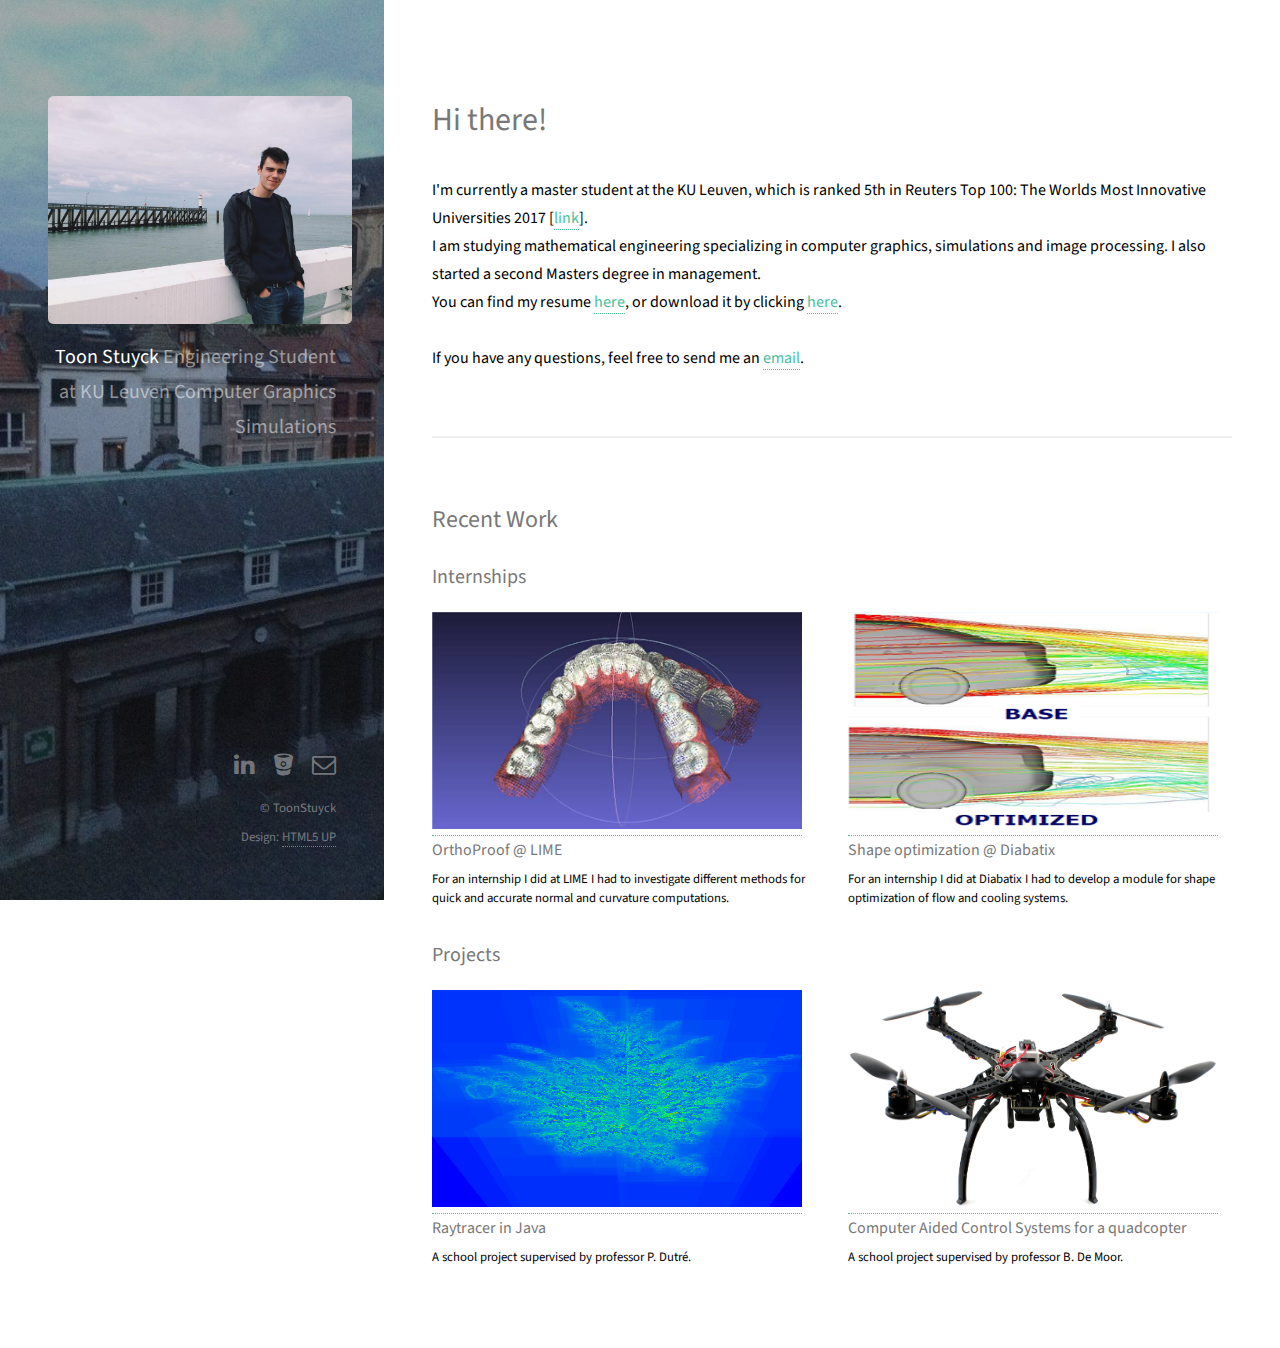
==== commit 7f20001f: "layout" ====
--- a/index.html
+++ b/index.html
@@ -69,16 +69,16 @@
 							</article>
 						</div>
 						<h3>Projects</h3>
-						<div>
+						<div class="row">
+							<article class="6u 12u$(xsmall) work-item">
+								<a href="cg.html" target="_blank"><img src="images/thumbs/cg.png" alt="" style="width:370px;height:217px;"/></a>
+								<h3>Raytracer in Java</h3>
+								<p>A school project supervised by professor P. Dutr&eacute;.</p>
+							</article>
 							<article class="6u$ 12u$(xsmall) work-item">
 								<a href="quadcopter.html" target="_blank"><img src="images/thumbs/quadcopter.jpg" alt="" style="width:370px;height:217px;"/></a>
 								<h3>Computer Aided Control Systems for a quadcopter</h3>
 								<p>A school project supervised by professor B. De Moor.</p>
-							</article>
-							<article class="6u 12u$(xsmall) work-item">
-								<a href="cg.html" target="_blank"><img src="images/thumbs/cg.png" alt="" style="width:370px;height:217px;"/></a>
-								<h3>Raytracer in Java</h3>
-								<p>A school project supervised by professor P. Dutr&eacute;.</p>
 							</article>
 						</div>
 					</section>
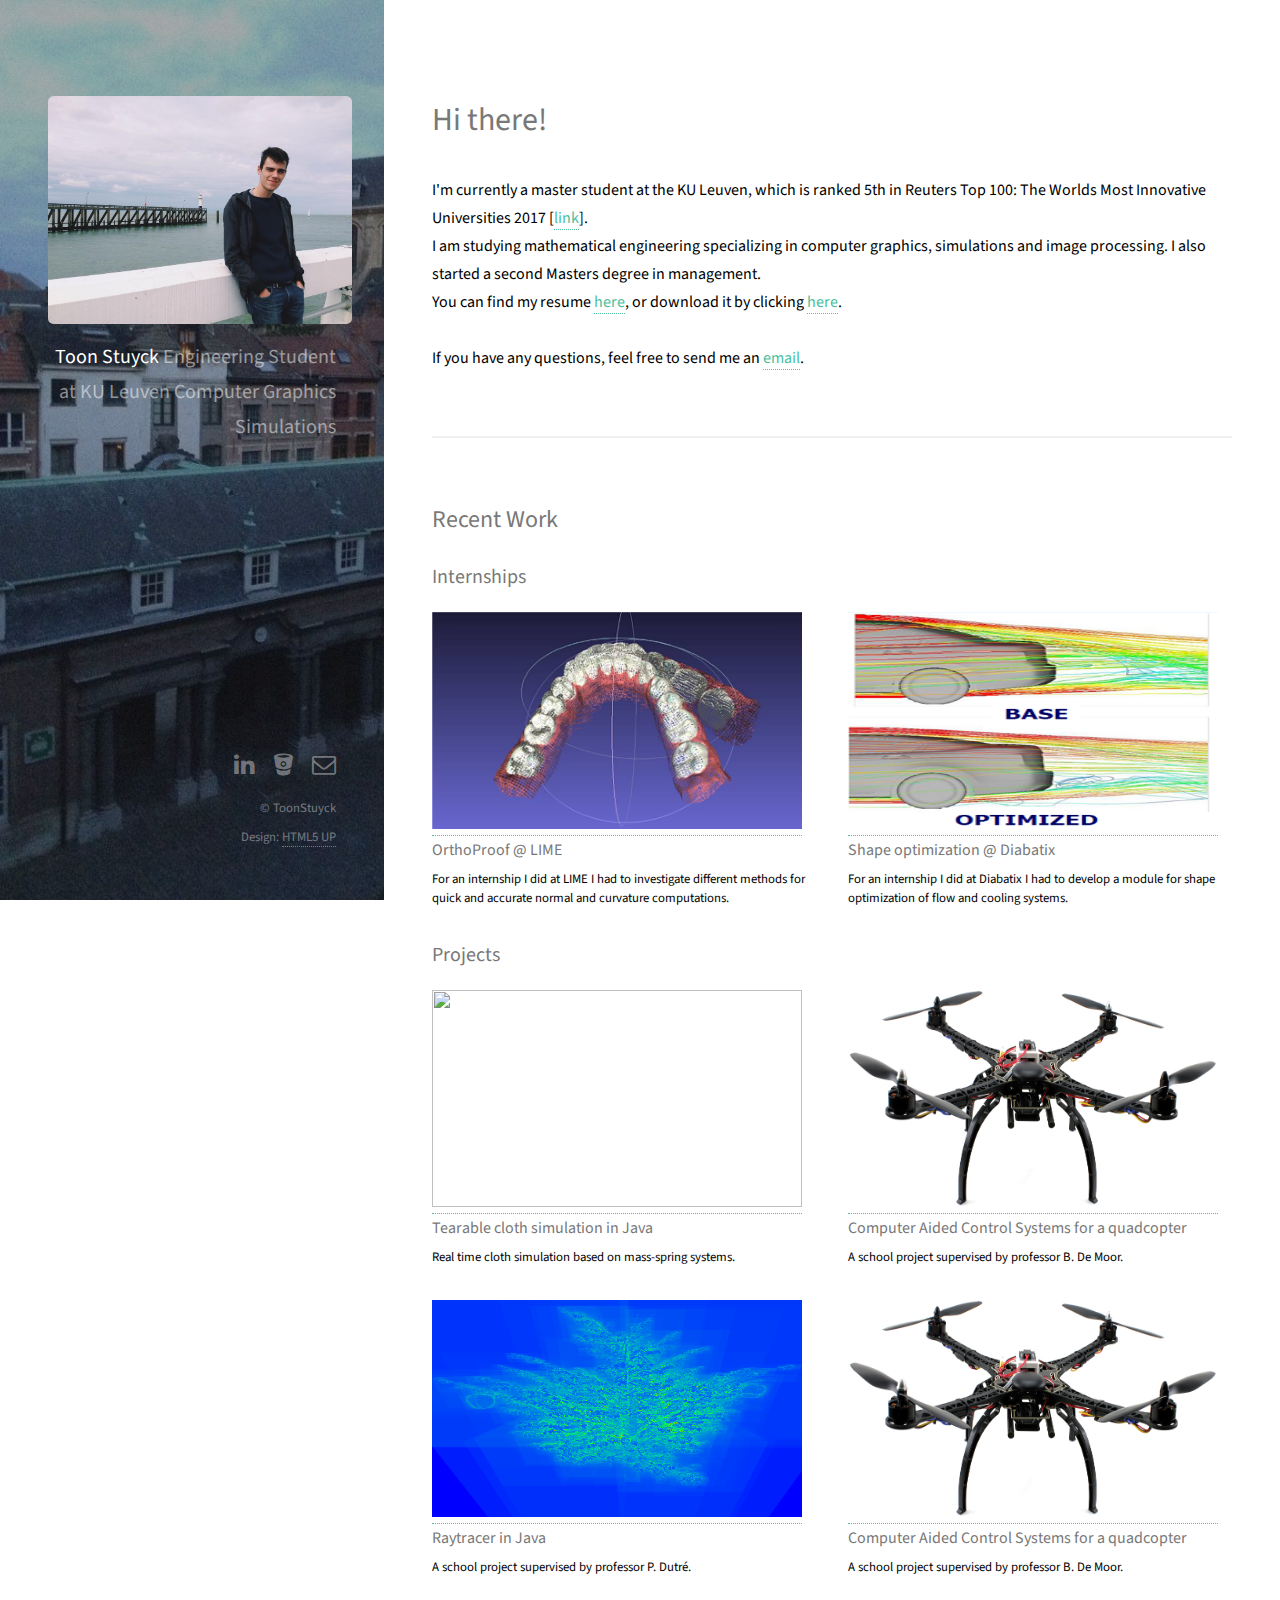
==== commit 7fcb40e4: "Cloth" ====
--- a/index.html
+++ b/index.html
@@ -70,6 +70,17 @@
 						</div>
 						<h3>Projects</h3>
 						<div class="row">
+							<article class="6u 12u$(xsmall) work-item">
+								<a href="cloth.html" target="_blank"><img src="images/thumbs/cloth.png" alt="" style="width:370px;height:217px;"/></a>
+								<h3>Tearable cloth simulation in Java</h3>
+								<p>Real time cloth simulation based on mass-spring systems.</p>
+							</article>
+							<article class="6u$ 12u$(xsmall) work-item">
+								<a href="quadcopter.html" target="_blank"><img src="images/thumbs/quadcopter.jpg" alt="" style="width:370px;height:217px;"/></a>
+								<h3>Computer Aided Control Systems for a quadcopter</h3>
+								<p>A school project supervised by professor B. De Moor.</p>
+							</article>
+							
 							<article class="6u 12u$(xsmall) work-item">
 								<a href="cg.html" target="_blank"><img src="images/thumbs/cg.png" alt="" style="width:370px;height:217px;"/></a>
 								<h3>Raytracer in Java</h3>
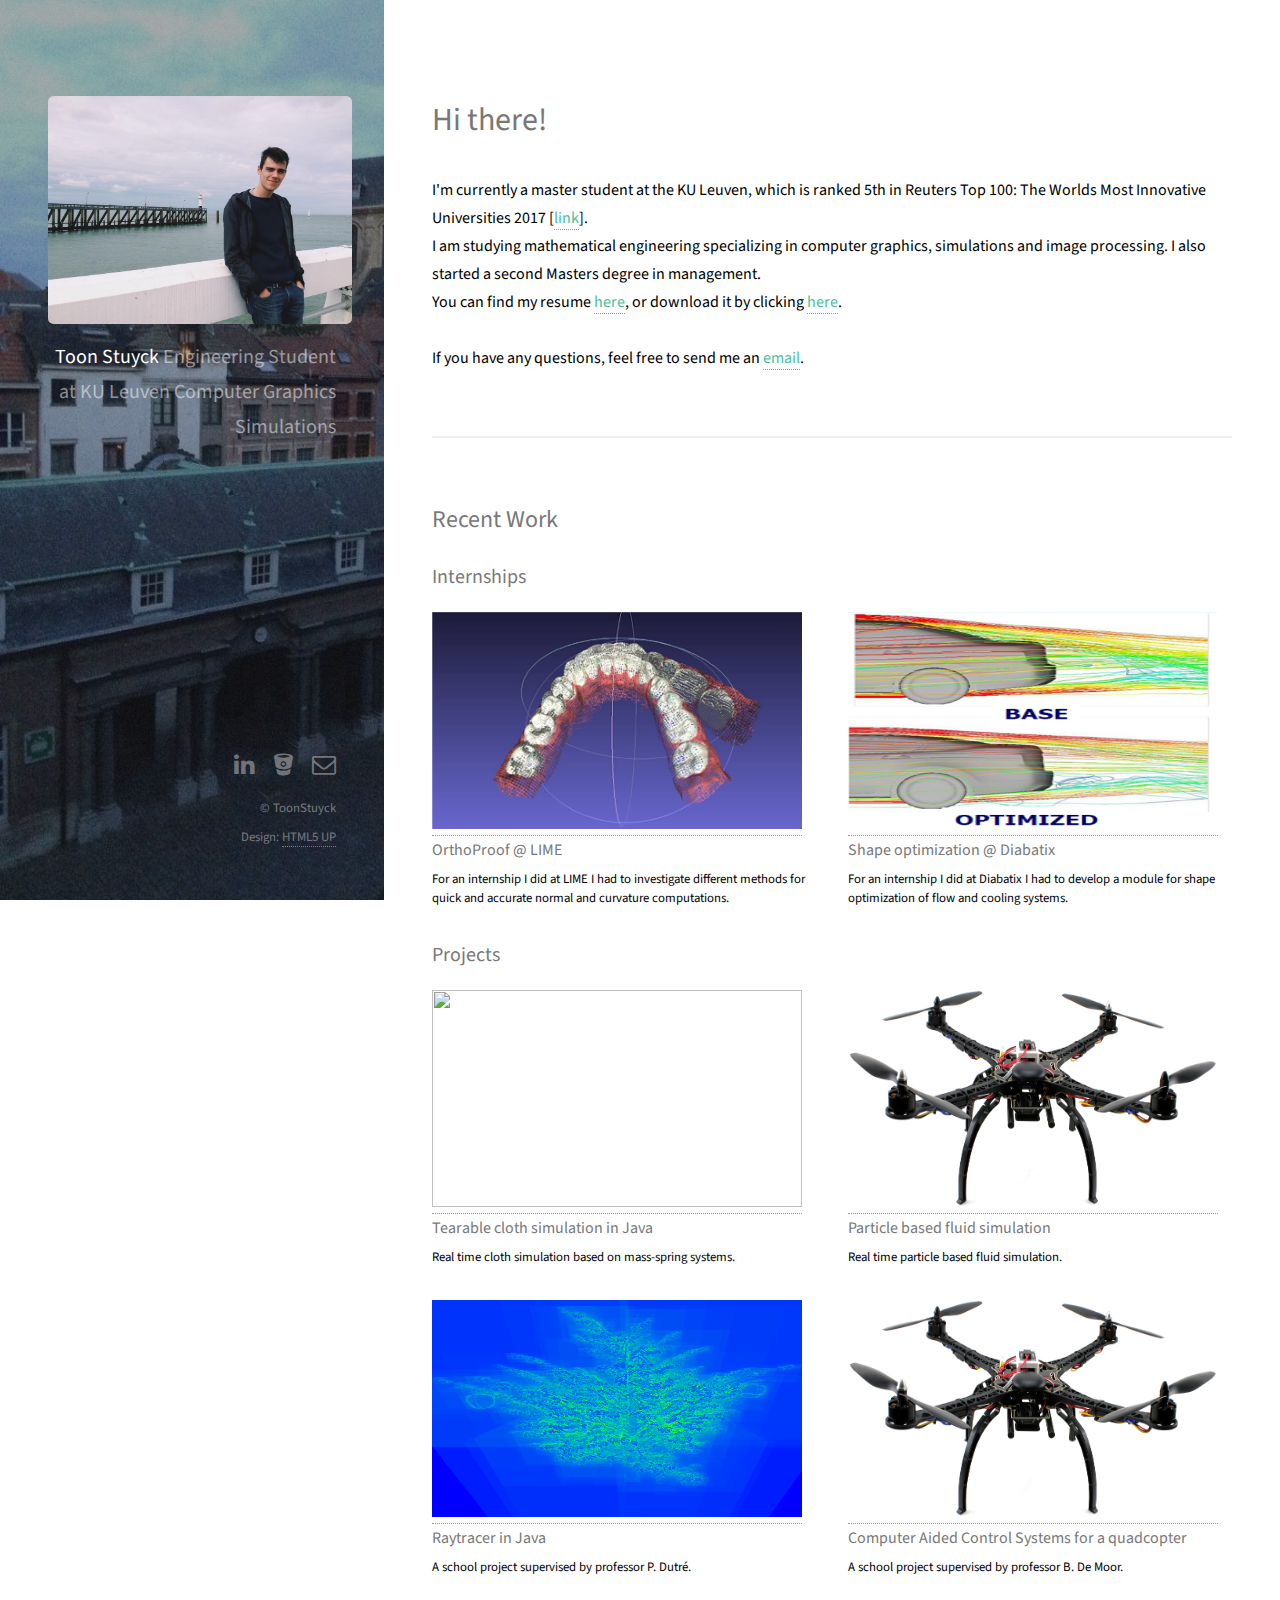
==== commit 9f92bde5: "fluid" ====
--- a/index.html
+++ b/index.html
@@ -76,9 +76,9 @@
 								<p>Real time cloth simulation based on mass-spring systems.</p>
 							</article>
 							<article class="6u$ 12u$(xsmall) work-item">
-								<a href="quadcopter.html" target="_blank"><img src="images/thumbs/quadcopter.jpg" alt="" style="width:370px;height:217px;"/></a>
-								<h3>Computer Aided Control Systems for a quadcopter</h3>
-								<p>A school project supervised by professor B. De Moor.</p>
+								<a href="#" target="_blank"><img src="images/thumbs/quadcopter.jpg" alt="" style="width:370px;height:217px;"/></a>
+								<h3>Particle based fluid simulation</h3>
+								<p>Real time particle based fluid simulation.</p>
 							</article>
 							
 							<article class="6u 12u$(xsmall) work-item">
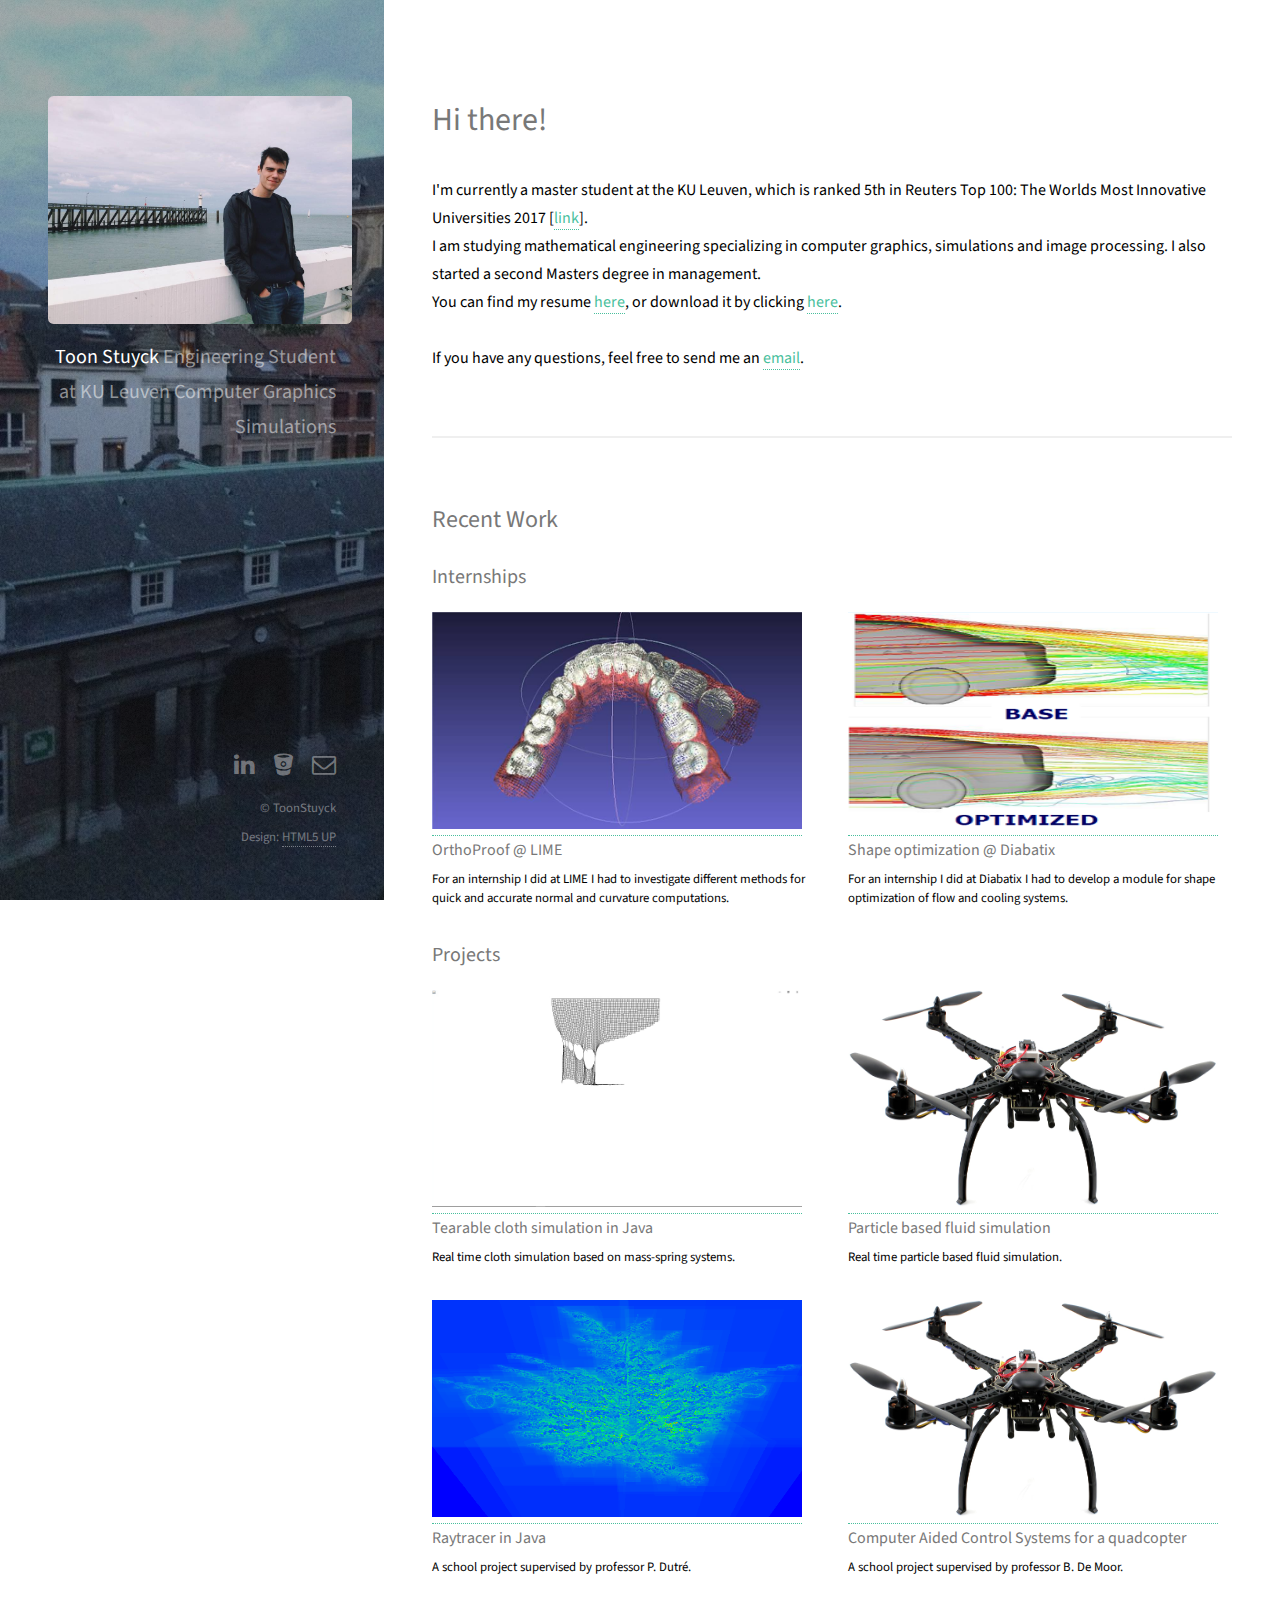
==== commit 4944fc14: "thumb cloth" ====
--- a/index.html
+++ b/index.html
@@ -71,7 +71,7 @@
 						<h3>Projects</h3>
 						<div class="row">
 							<article class="6u 12u$(xsmall) work-item">
-								<a href="cloth.html" target="_blank"><img src="images/thumbs/cloth.png" alt="" style="width:370px;height:217px;"/></a>
+								<a href="cloth.html" target="_blank"><img src="images/thumbs/cloth.jpg" alt="" style="width:370px;height:217px;"/></a>
 								<h3>Tearable cloth simulation in Java</h3>
 								<p>Real time cloth simulation based on mass-spring systems.</p>
 							</article>
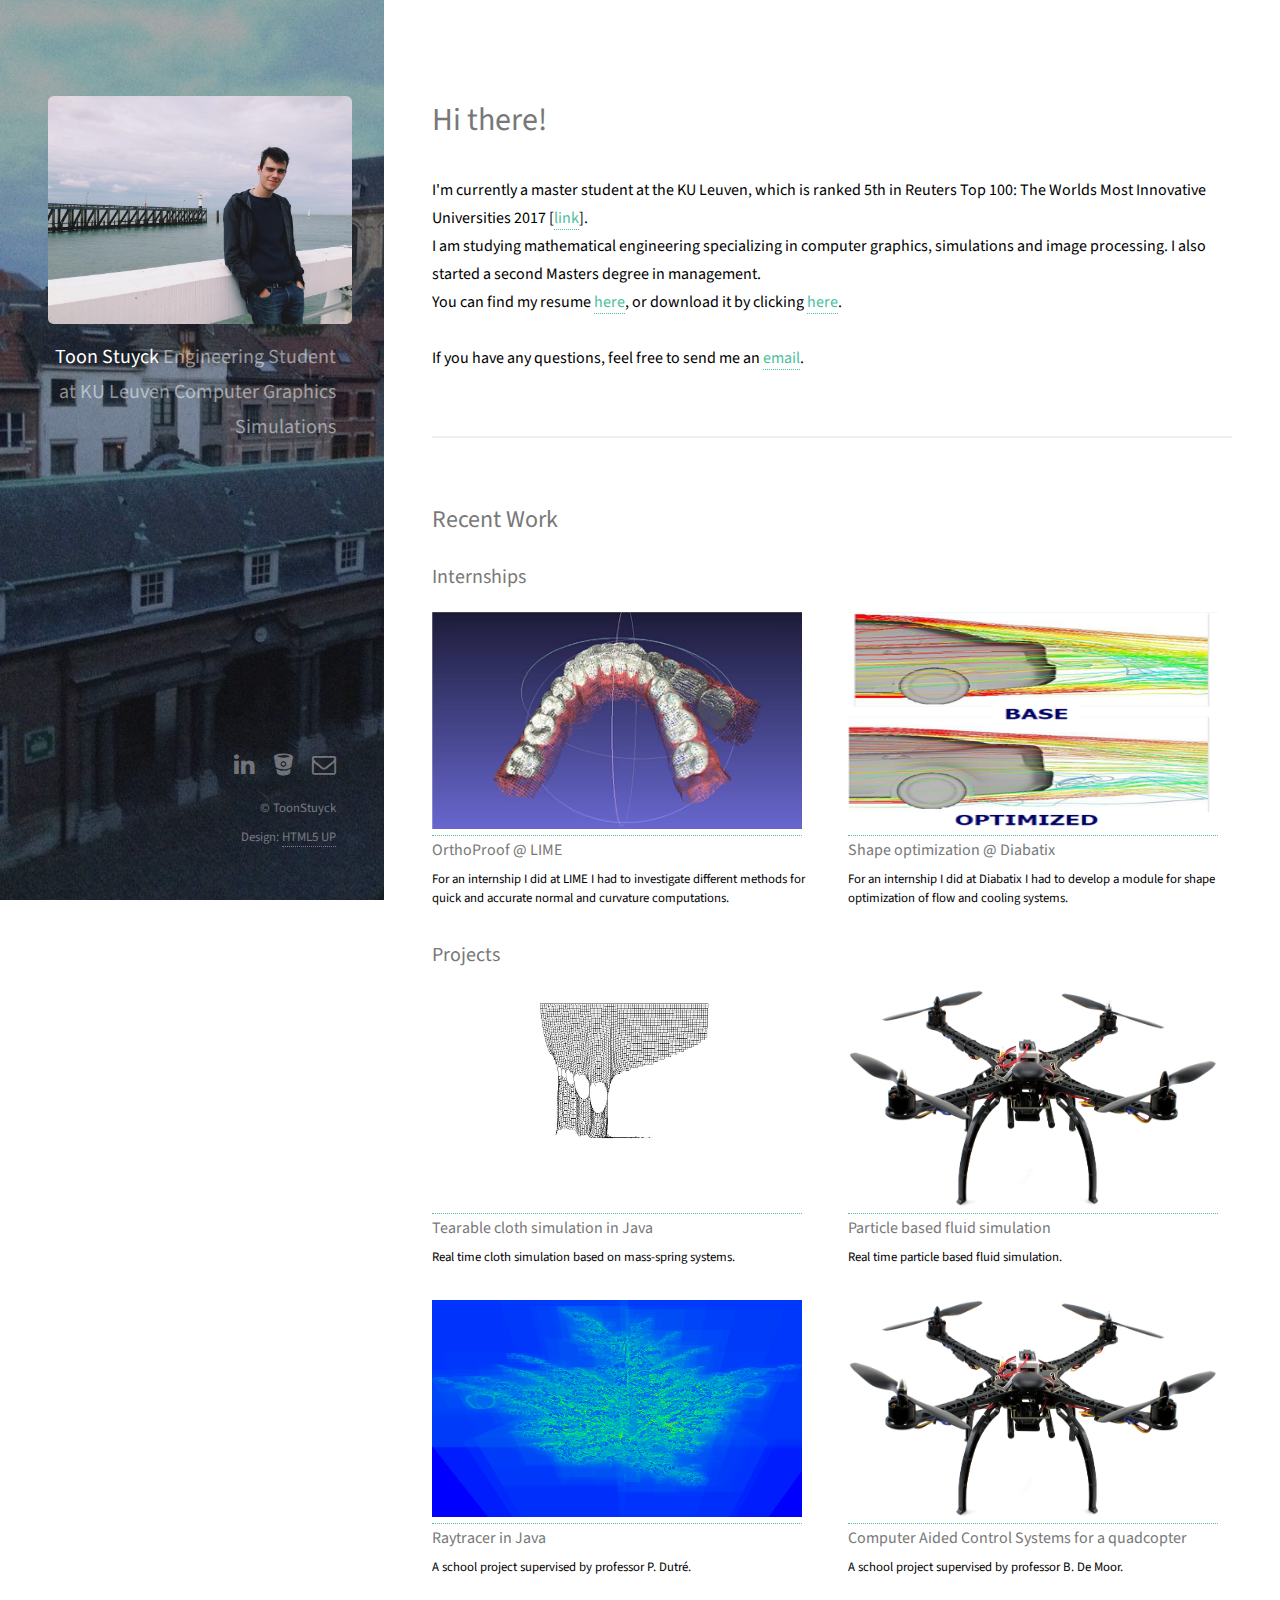
==== commit cb9f472b: "image" ====
--- a/index.html
+++ b/index.html
@@ -71,7 +71,7 @@
 						<h3>Projects</h3>
 						<div class="row">
 							<article class="6u 12u$(xsmall) work-item">
-								<a href="cloth.html" target="_blank"><img src="images/thumbs/cloth.jpg" alt="" style="width:370px;height:217px;"/></a>
+								<a href="cloth.html" target="_blank"><img src="images/thumbs/cloth2.jpg" alt="" style="width:370px;height:217px;"/></a>
 								<h3>Tearable cloth simulation in Java</h3>
 								<p>Real time cloth simulation based on mass-spring systems.</p>
 							</article>
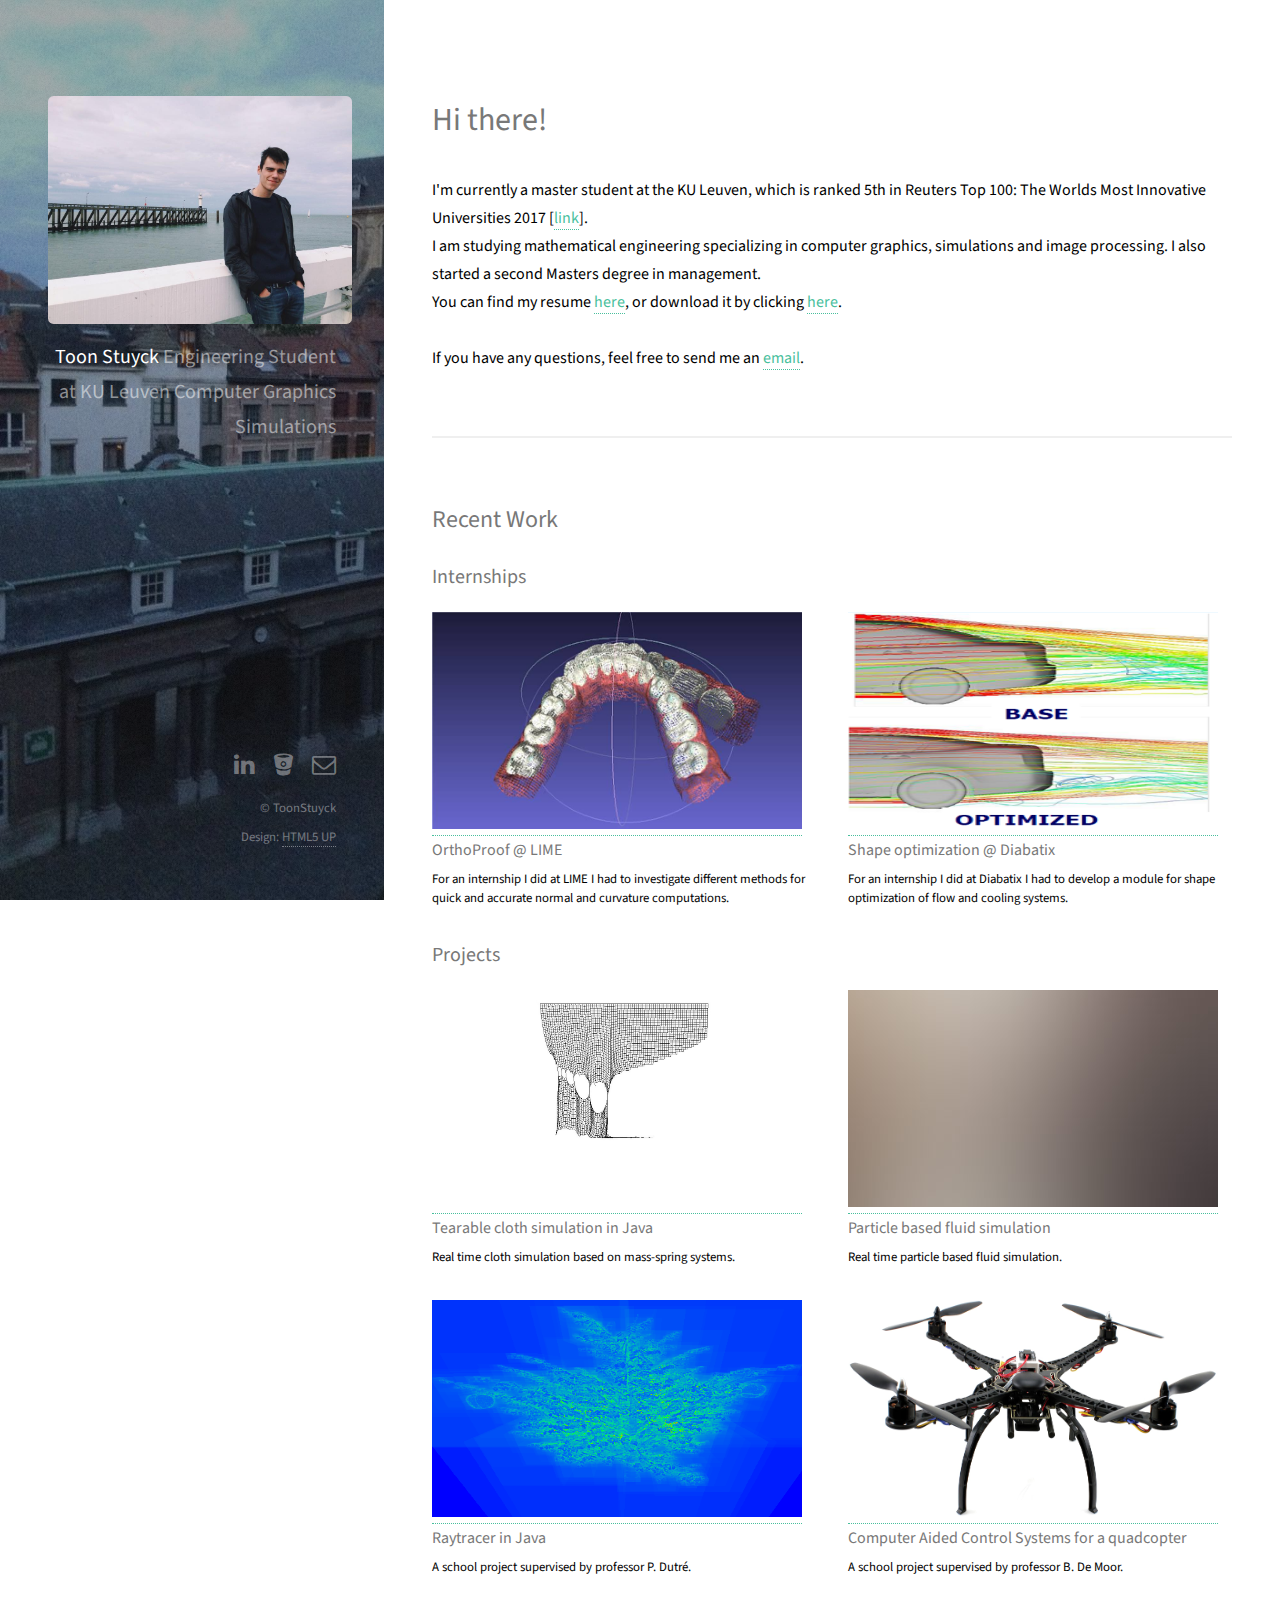
==== commit 990bbb76: "fluid" ====
--- a/index.html
+++ b/index.html
@@ -76,7 +76,7 @@
 								<p>Real time cloth simulation based on mass-spring systems.</p>
 							</article>
 							<article class="6u$ 12u$(xsmall) work-item">
-								<a href="#" target="_blank"><img src="images/thumbs/quadcopter.jpg" alt="" style="width:370px;height:217px;"/></a>
+								<a href="fluid.html" target="_blank"><img src="images/thumbs/01.jpg" alt="" style="width:370px;height:217px;"/></a>
 								<h3>Particle based fluid simulation</h3>
 								<p>Real time particle based fluid simulation.</p>
 							</article>
